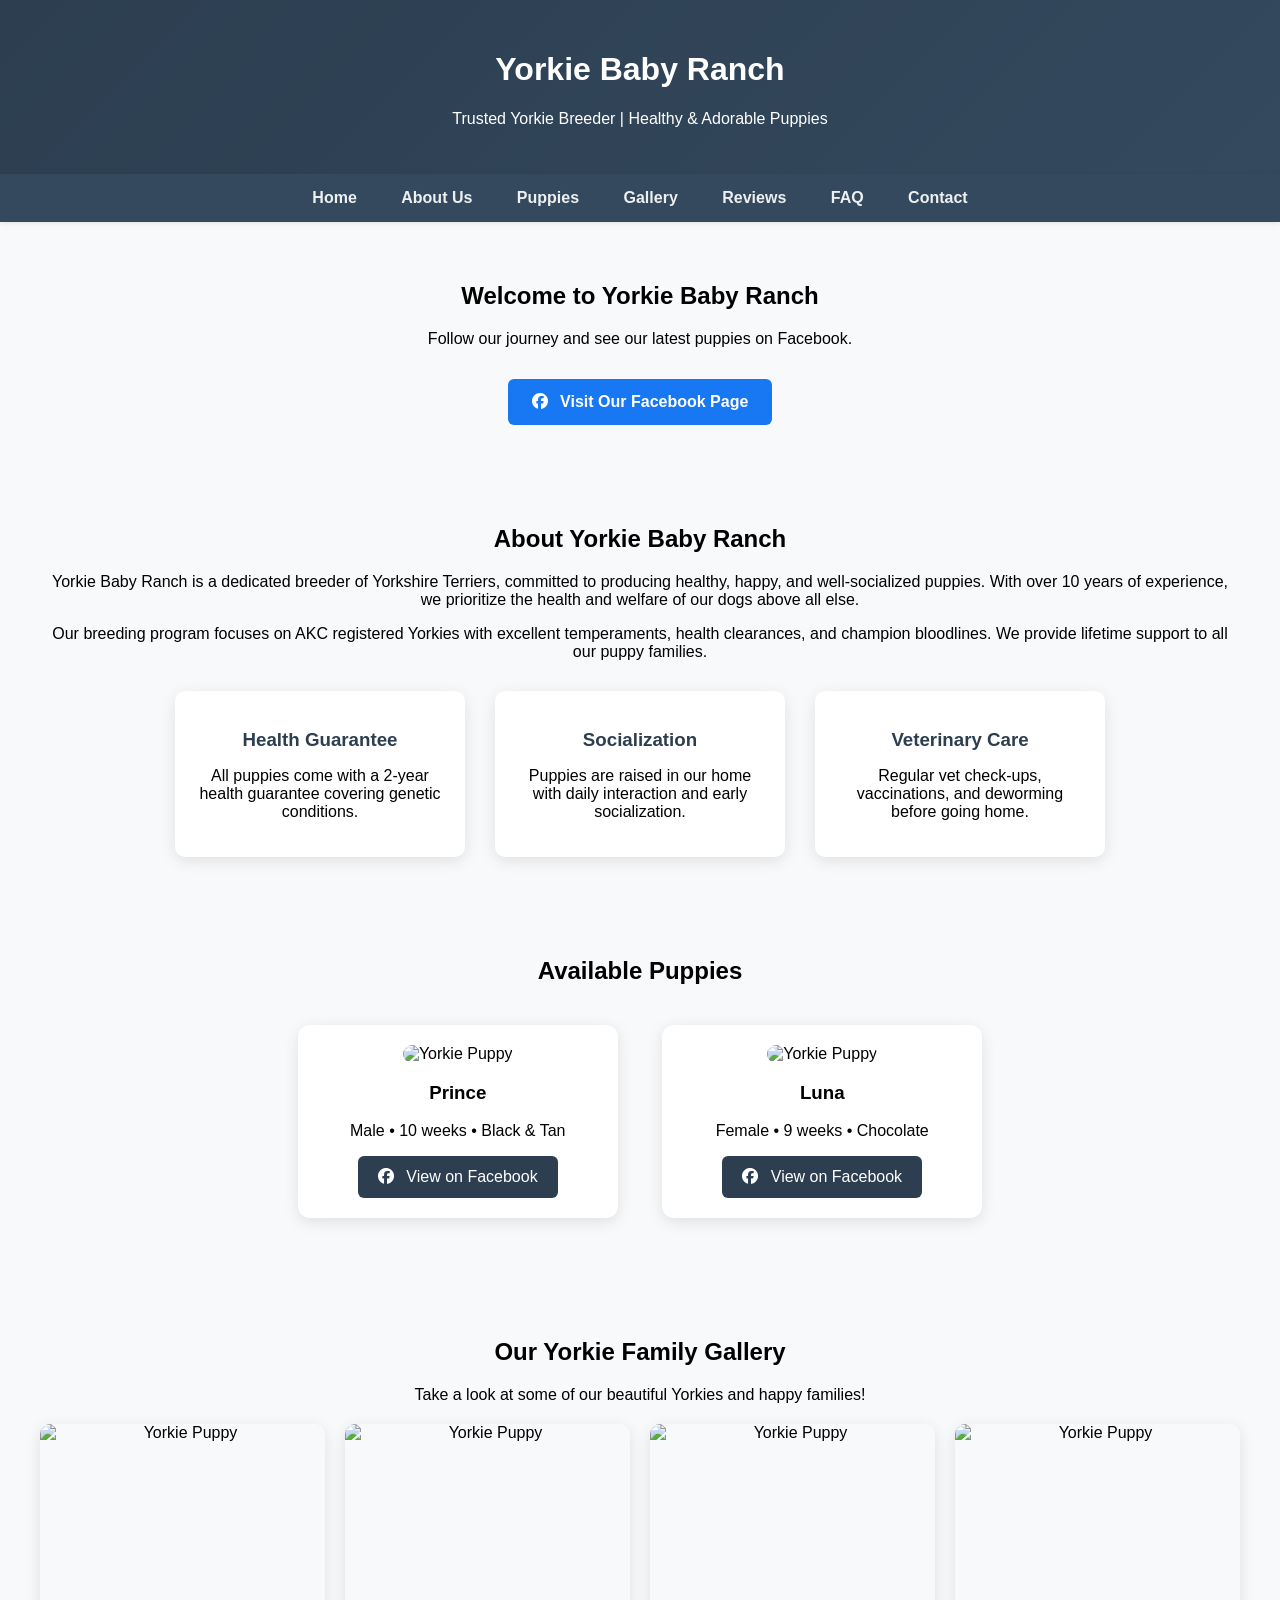
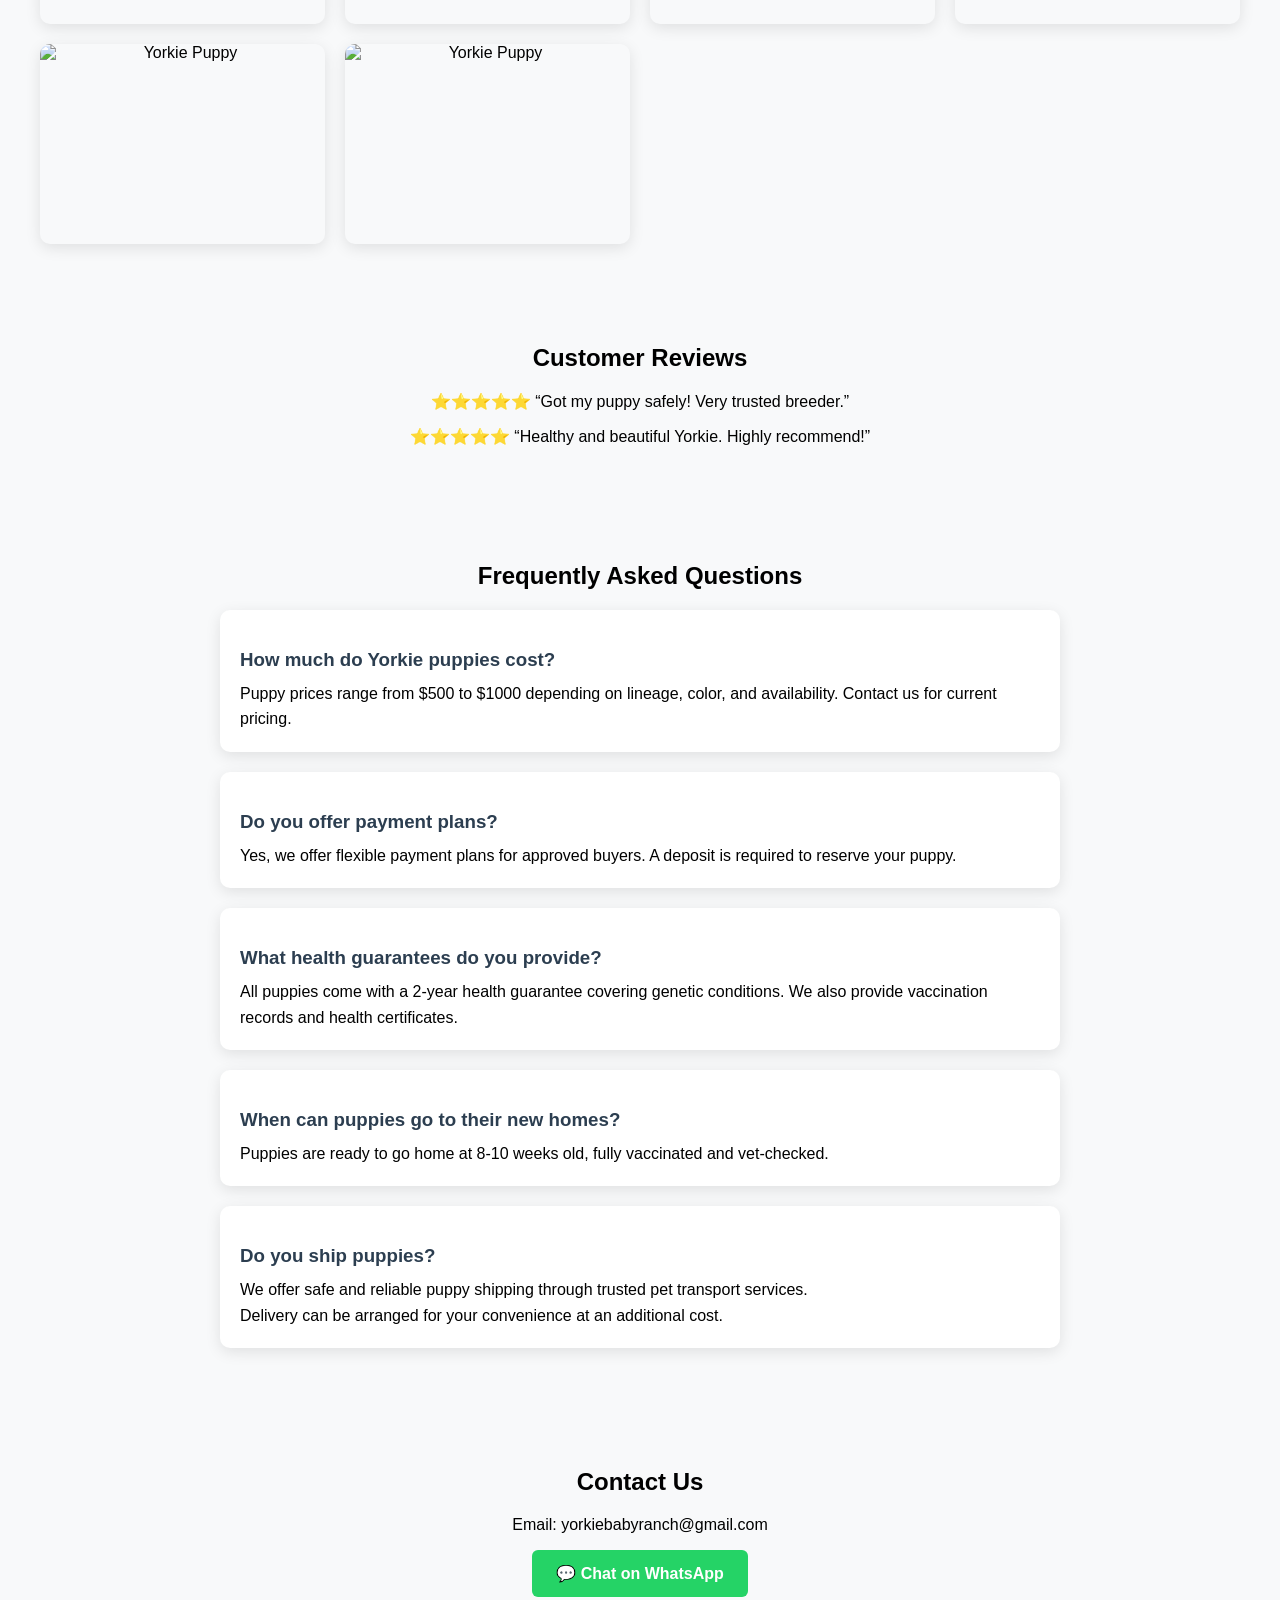
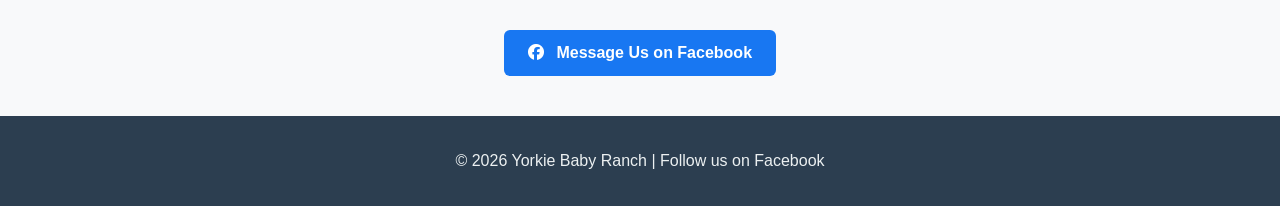
==== index.html @ 71de1472 "Add website files" ====
<!DOCTYPE html>
<html lang="en">
<head>
    <meta charset="UTF-8">
    <meta name="viewport" content="width=device-width, initial-scale=1.0">
    <title>Yorkie Baby Ranch</title>
    <link rel="stylesheet" href="styles.css">
    <link rel="stylesheet" href="https://cdnjs.cloudflare.com/ajax/libs/font-awesome/6.4.0/css/all.min.css">
</head>
<body>

<header>
    <h1> Yorkie Baby Ranch</h1>
    <p>Trusted Yorkie Breeder | Healthy & Adorable Puppies</p>
</header>

<nav>
    <a href="index.html">Home</a>
    <a href="about.html">About Us</a>
    <a href="puppies.html">Puppies</a>
    <a href="gallery.html">Gallery</a>
    <a href="reviews.html">Reviews</a>
    <a href="faq.html">FAQ</a>
    <a href="contact.html">Contact</a>
</nav>

<section id="home">
    <h2>Welcome to Yorkie Baby Ranch</h2>
    <p>Follow our journey and see our latest puppies on Facebook.</p>

    <!-- Facebook Button -->
    <a href="https://www.facebook.com/profile.php?id=61583773478694" target="_blank" class="fb-btn">
          <i class="fab fa-facebook"></i> Visit Our Facebook Page
    </a>
</section>

<section id="about">
    <h2>About Yorkie Baby Ranch</h2>
    <p>Yorkie Baby Ranch is a dedicated breeder of Yorkshire Terriers, committed to producing healthy, happy, and well-socialized puppies. With over 10 years of experience, we prioritize the health and welfare of our dogs above all else.</p>
    <p>Our breeding program focuses on AKC registered Yorkies with excellent temperaments, health clearances, and champion bloodlines. We provide lifetime support to all our puppy families.</p>
    <div class="about-features">
        <div class="feature">
            <h3>Health Guarantee</h3>
            <p>All puppies come with a 2-year health guarantee covering genetic conditions.</p>
        </div>
        <div class="feature">
            <h3>Socialization</h3>
            <p>Puppies are raised in our home with daily interaction and early socialization.</p>
        </div>
        <div class="feature">
            <h3>Veterinary Care</h3>
            <p>Regular vet check-ups, vaccinations, and deworming before going home.</p>
        </div>
    </div>
</section>

<section id="puppies">
    <h2>Available Puppies</h2>

    <div class="puppy-card">
        <img src="https://place-puppy.com/300x200" alt="Yorkie Puppy">
        <h3>Prince</h3>
        <p>Male • 10 weeks • Black & Tan</p>
        <a href="https://www.facebook.com/profile.php?id=61583773478694" target="_blank">
            <button><i class="fab fa-facebook"></i> View on Facebook</button>
        </a>
    </div>

    <div class="puppy-card">
        <img src="https://place-puppy.com/301x200" alt="Yorkie Puppy">
        <h3>Luna</h3>
        <p>Female • 9 weeks • Chocolate</p>
        <a href="https://www.facebook.com/profile.php?id=61583773478694" target="_blank">
            <button><i class="fab fa-facebook"></i> View on Facebook</button>
        </a>
    </div>

</section>

<section id="gallery">
    <h2>Our Yorkie Family Gallery</h2>
    <p>Take a look at some of our beautiful Yorkies and happy families!</p>
    <div class="gallery-grid">
        <img src="https://place-puppy.com/250x200?id=1" alt="Yorkie Puppy">
        <img src="https://place-puppy.com/250x200?id=2" alt="Yorkie Puppy">
        <img src="https://place-puppy.com/250x200?id=3" alt="Yorkie Puppy">
        <img src="https://place-puppy.com/250x200?id=4" alt="Yorkie Puppy">
        <img src="https://place-puppy.com/250x200?id=5" alt="Yorkie Puppy">
        <img src="https://place-puppy.com/250x200?id=6" alt="Yorkie Puppy">
    </div>
</section>

<section id="reviews">
    <h2>Customer Reviews</h2>
    <p>⭐⭐⭐⭐⭐ “Got my puppy safely! Very trusted breeder.”</p>
    <p>⭐⭐⭐⭐⭐ “Healthy and beautiful Yorkie. Highly recommend!”</p>
</section>
<section id="faq">
    <h2>Frequently Asked Questions</h2>
    <div class="faq-item">
        <h3>How much do Yorkie puppies cost?</h3>
        <p>Puppy prices range from $500 to $1000 depending on lineage, color, and availability. Contact us for current pricing.</p>
    </div>
    <div class="faq-item">
        <h3>Do you offer payment plans?</h3>
        <p>Yes, we offer flexible payment plans for approved buyers. A deposit is required to reserve your puppy.</p>
    </div>
    <div class="faq-item">
        <h3>What health guarantees do you provide?</h3>
        <p>All puppies come with a 2-year health guarantee covering genetic conditions. We also provide vaccination records and health certificates.</p>
    </div>
    <div class="faq-item">
        <h3>When can puppies go to their new homes?</h3>
        <p>Puppies are ready to go home at 8-10 weeks old, fully vaccinated and vet-checked.</p>
    </div>
    <div class="faq-item">
        <h3>Do you ship puppies?</h3>
        <p>We offer safe and reliable puppy shipping through trusted pet transport services.<br>Delivery can be arranged for your convenience at an additional cost.</p>
    </div>
</section>
<section id="contact">
    <h2>Contact Us</h2>
    
    <p>Email: yorkiebabyranch@gmail.com</p>

    <!-- WhatsApp Button -->
    <a href="https://wa.me/237XXXXXXXXX" target="_blank" class="whatsapp-btn">
        💬 Chat on WhatsApp
    </a>

    <br><br>

    <a href="https://m.me/61583773478694" target="_blank" class="fb-btn">
         <i class="fab fa-facebook"></i> Message Us on Facebook
    </a>
</section>

<footer>
    <p>© 2026 Yorkie Baby Ranch | Follow us on Facebook</p>
</footer>

</body>
</html>
---- styles.css ----
body {
    font-family: Arial, sans-serif;
    margin: 0;
    background: #f8f9fa;
}

header {
    background: linear-gradient(135deg, #2c3e50, #34495e);
    color: white;
    text-align: center;
    padding: 30px;
    box-shadow: 0 2px 10px rgba(0,0,0,0.1);
}

nav {
    background: #34495e;
    padding: 15px;
    text-align: center;
    box-shadow: 0 1px 5px rgba(0,0,0,0.1);
}

nav a {
    color: #ecf0f1;
    margin: 0 20px;
    text-decoration: none;
    font-weight: bold;
    transition: color 0.3s;
}

nav a:hover {
    color: #3498db;
}

section {
    padding: 40px 20px;
    text-align: center;
    max-width: 1200px;
    margin: 0 auto;
}

.puppy-card {
    background: white;
    padding: 20px;
    margin: 20px;
    display: inline-block;
    width: 280px;
    border-radius: 12px;
    box-shadow: 0 4px 15px rgba(0,0,0,0.1);
    transition: transform 0.3s, box-shadow 0.3s;
}

.puppy-card:hover {
    transform: translateY(-5px);
    box-shadow: 0 8px 25px rgba(0,0,0,0.15);
}

.puppy-card img {
    width: 100%;
    border-radius: 10px;
}

button {
    background: #2c3e50;
    color: white;
    padding: 12px 20px;
    border: none;
    border-radius: 6px;
    cursor: pointer;
    font-size: 16px;
    transition: background 0.3s;
}

button:hover {
    background: #1a252f;
}

/* Facebook Button */
.fb-btn {
    display: inline-block;
    padding: 14px 24px;
    background: #1877f2;
    color: white;
    text-decoration: none;
    border-radius: 6px;
    margin-top: 15px;
    font-weight: bold;
    transition: background 0.3s;
}

.fb-btn:hover {
    background: #166fe5;
}

/* Facebook Icon Styling */
.fb-btn i, button i {
    margin-right: 8px;
}

/* WhatsApp Button */
.whatsapp-btn {
    display: inline-block;
    padding: 14px 24px;
    background: #25d366;
    color: white;
    text-decoration: none;
    border-radius: 6px;
    font-weight: bold;
    transition: background 0.3s;
}

.whatsapp-btn:hover {
    background: #20c157;
}

footer {
    background: #2c3e50;
    color: #ecf0f1;
    padding: 20px;
    text-align: center;
}

/* About Us Section */
.about-features {
    display: flex;
    justify-content: center;
    gap: 30px;
    margin-top: 30px;
    flex-wrap: wrap;
}

.feature {
    background: white;
    padding: 20px;
    border-radius: 10px;
    box-shadow: 0 4px 15px rgba(0,0,0,0.1);
    width: 250px;
    text-align: center;
}

.feature h3 {
    color: #2c3e50;
    margin-bottom: 10px;
}

/* Gallery Section */
.gallery-grid {
    display: grid;
    grid-template-columns: repeat(auto-fit, minmax(250px, 1fr));
    gap: 20px;
    margin-top: 20px;
}

.gallery-grid img {
    width: 100%;
    height: 200px;
    object-fit: cover;
    border-radius: 10px;
    box-shadow: 0 4px 15px rgba(0,0,0,0.1);
    transition: transform 0.3s;
}

.gallery-grid img:hover {
    transform: scale(1.05);
}

/* FAQ Section */
.faq-item {
    background: white;
    margin: 20px auto;
    padding: 20px;
    border-radius: 10px;
    box-shadow: 0 4px 15px rgba(0,0,0,0.1);
    max-width: 800px;
    text-align: left;
}

.faq-item h3 {
    color: #2c3e50;
    margin-bottom: 10px;
    cursor: pointer;
}

.faq-item p {
    margin: 0;
    line-height: 1.6;
}
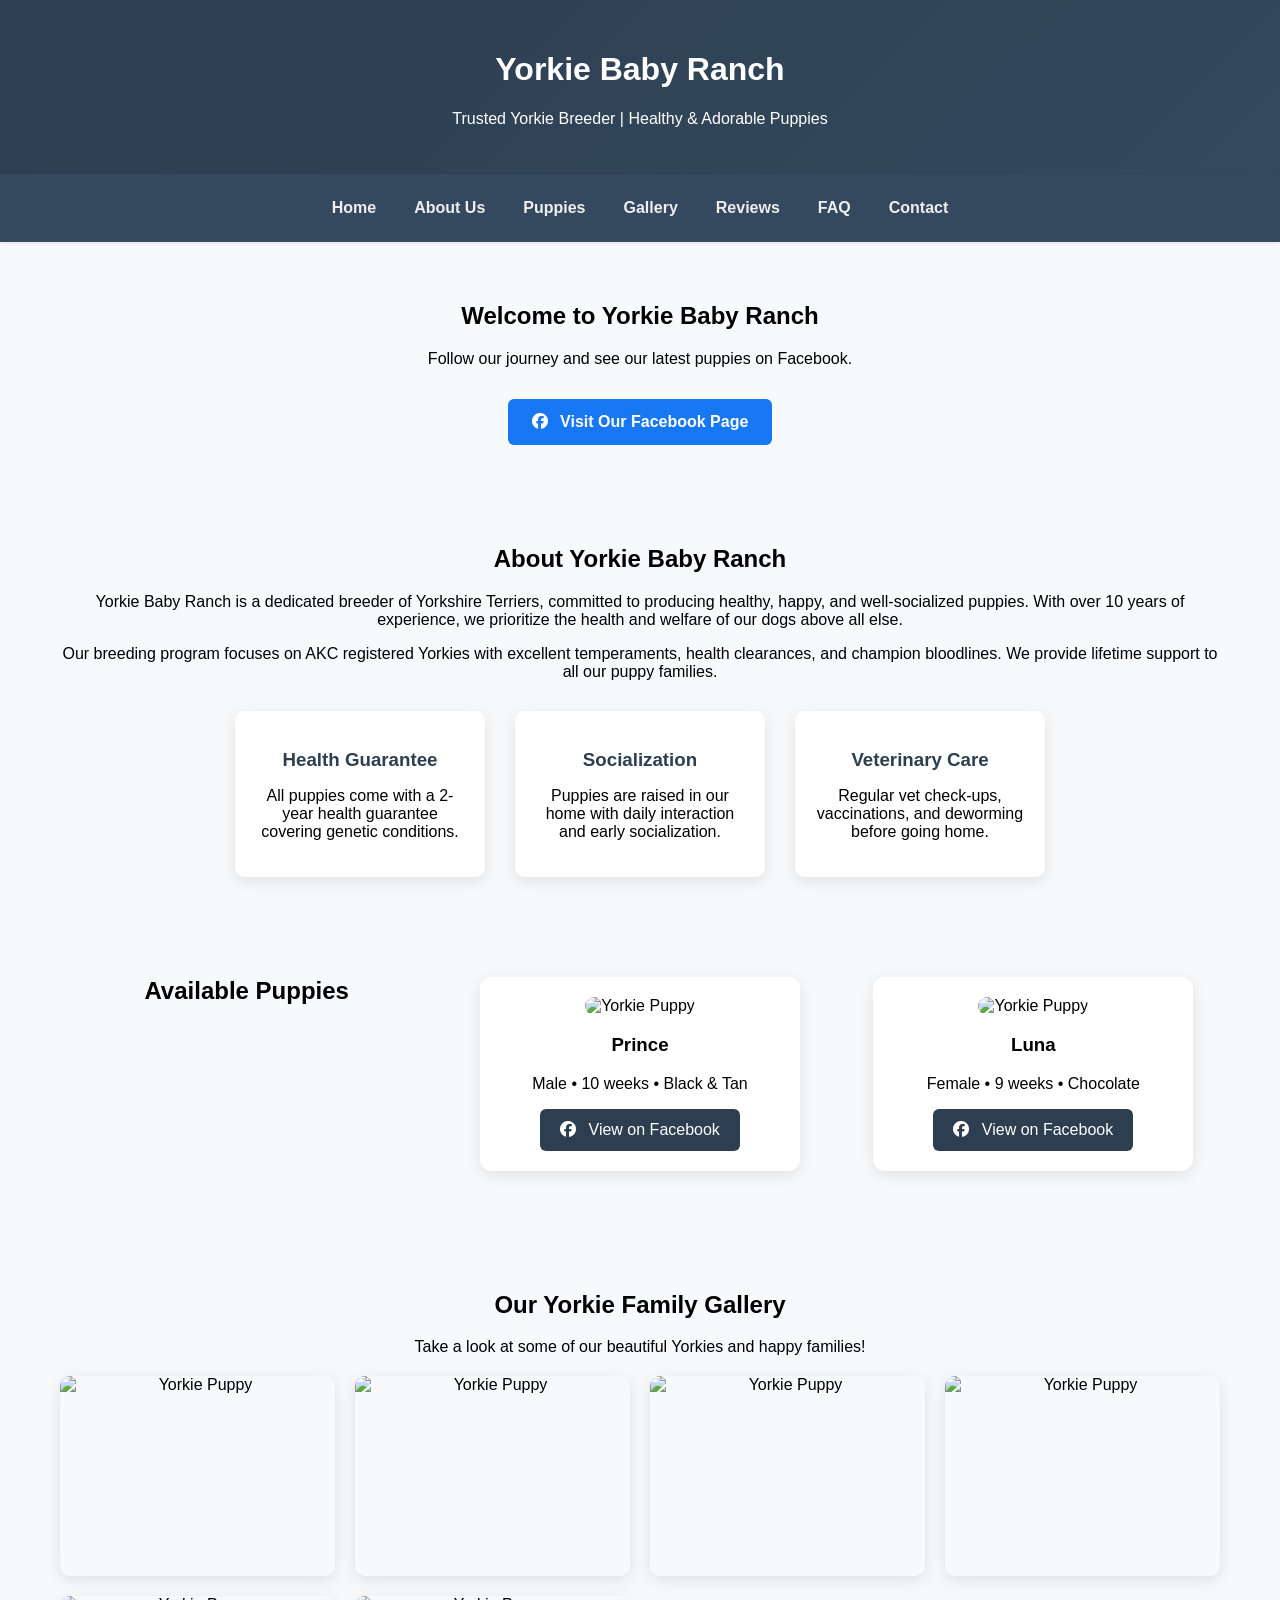
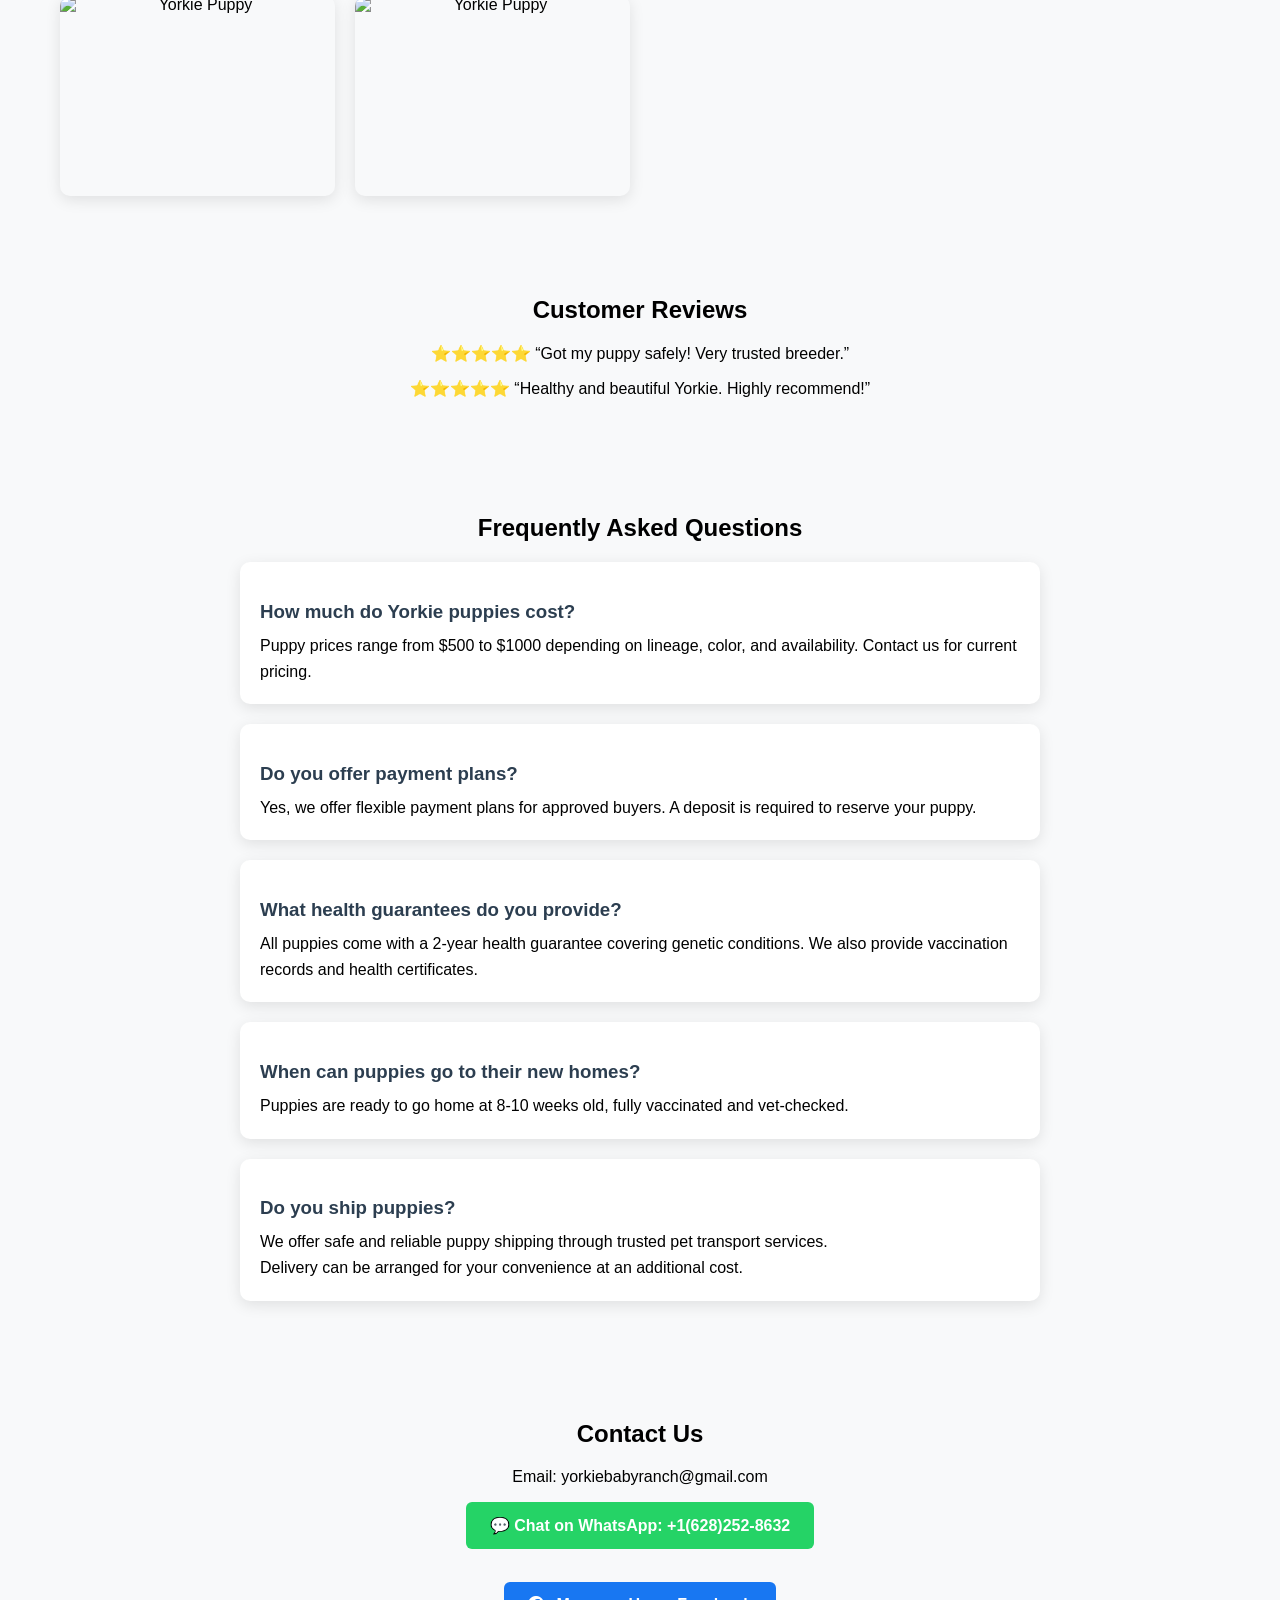
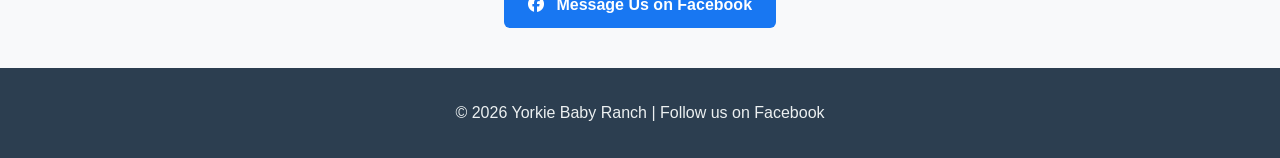
==== commit c858162b: "Deploy responsive Yorkie Baby Ranch site for GitHub Pages" ====
--- a/index.html
+++ b/index.html
@@ -124,8 +124,8 @@
     <p>Email: yorkiebabyranch@gmail.com</p>
 
     <!-- WhatsApp Button -->
-    <a href="https://wa.me/237XXXXXXXXX" target="_blank" class="whatsapp-btn">
-        💬 Chat on WhatsApp
+    <a href="https://wa.me/16282528632" target="_blank" class="whatsapp-btn">
+        💬 Chat on WhatsApp: +1(628)252-8632
     </a>
 
     <br><br>
--- a/styles.css
+++ b/styles.css
@@ -1,3 +1,7 @@
+* {
+    box-sizing: border-box;
+}
+
 body {
     font-family: Arial, sans-serif;
     margin: 0;
@@ -15,20 +19,26 @@
 nav {
     background: #34495e;
     padding: 15px;
-    text-align: center;
+    display: flex;
+    flex-wrap: wrap;
+    justify-content: center;
+    gap: 10px;
     box-shadow: 0 1px 5px rgba(0,0,0,0.1);
 }
 
 nav a {
     color: #ecf0f1;
-    margin: 0 20px;
+    margin: 0;
+    padding: 10px 14px;
     text-decoration: none;
     font-weight: bold;
-    transition: color 0.3s;
+    transition: color 0.3s, background 0.3s;
+    border-radius: 6px;
 }
 
 nav a:hover {
-    color: #3498db;
+    color: #fff;
+    background: rgba(255,255,255,0.08);
 }
 
 section {
@@ -41,9 +51,9 @@
 .puppy-card {
     background: white;
     padding: 20px;
-    margin: 20px;
-    display: inline-block;
-    width: 280px;
+    margin: 20px auto;
+    max-width: 320px;
+    width: 100%;
     border-radius: 12px;
     box-shadow: 0 4px 15px rgba(0,0,0,0.1);
     transition: transform 0.3s, box-shadow 0.3s;
@@ -56,7 +66,15 @@
 
 .puppy-card img {
     width: 100%;
-    border-radius: 10px;
+    height: auto;
+    border-radius: 10px;
+}
+
+#puppies {
+    display: grid;
+    grid-template-columns: repeat(auto-fit, minmax(280px, 1fr));
+    gap: 20px;
+    justify-items: center;
 }
 
 button {
@@ -183,4 +201,46 @@
 .faq-item p {
     margin: 0;
     line-height: 1.6;
-}+}
+
+@media screen and (max-width: 800px) {
+    section {
+        padding: 30px 16px;
+    }
+
+    .about-features {
+        gap: 20px;
+    }
+
+    .feature {
+        width: 100%;
+        max-width: 360px;
+    }
+}
+
+@media screen and (max-width: 600px) {
+    header {
+        padding: 24px 16px;
+    }
+
+    nav {
+        padding: 12px;
+    }
+
+    nav a {
+        width: 100%;
+        text-align: center;
+        margin: 0;
+    }
+
+    .fb-btn,
+    .whatsapp-btn,
+    button {
+        width: 100%;
+        max-width: 360px;
+    }
+
+    .gallery-grid img {
+        height: auto;
+    }
+}
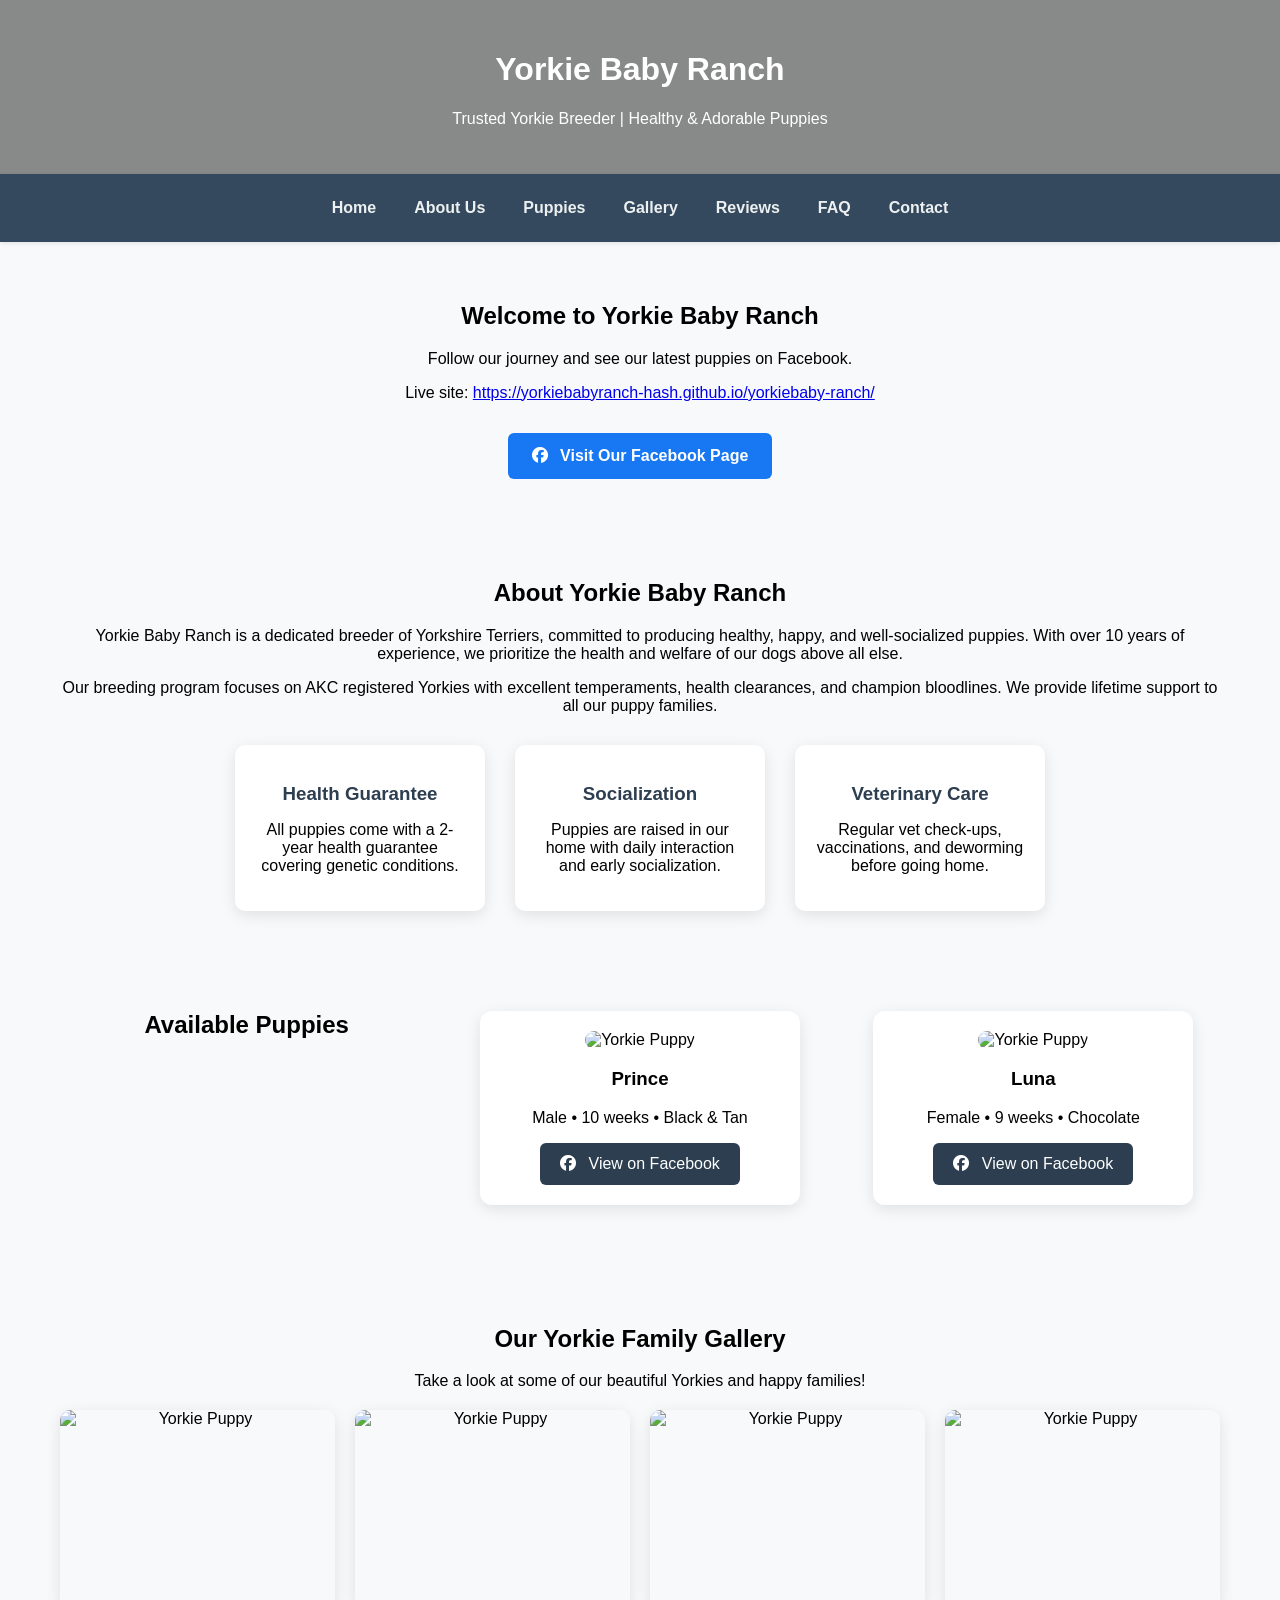
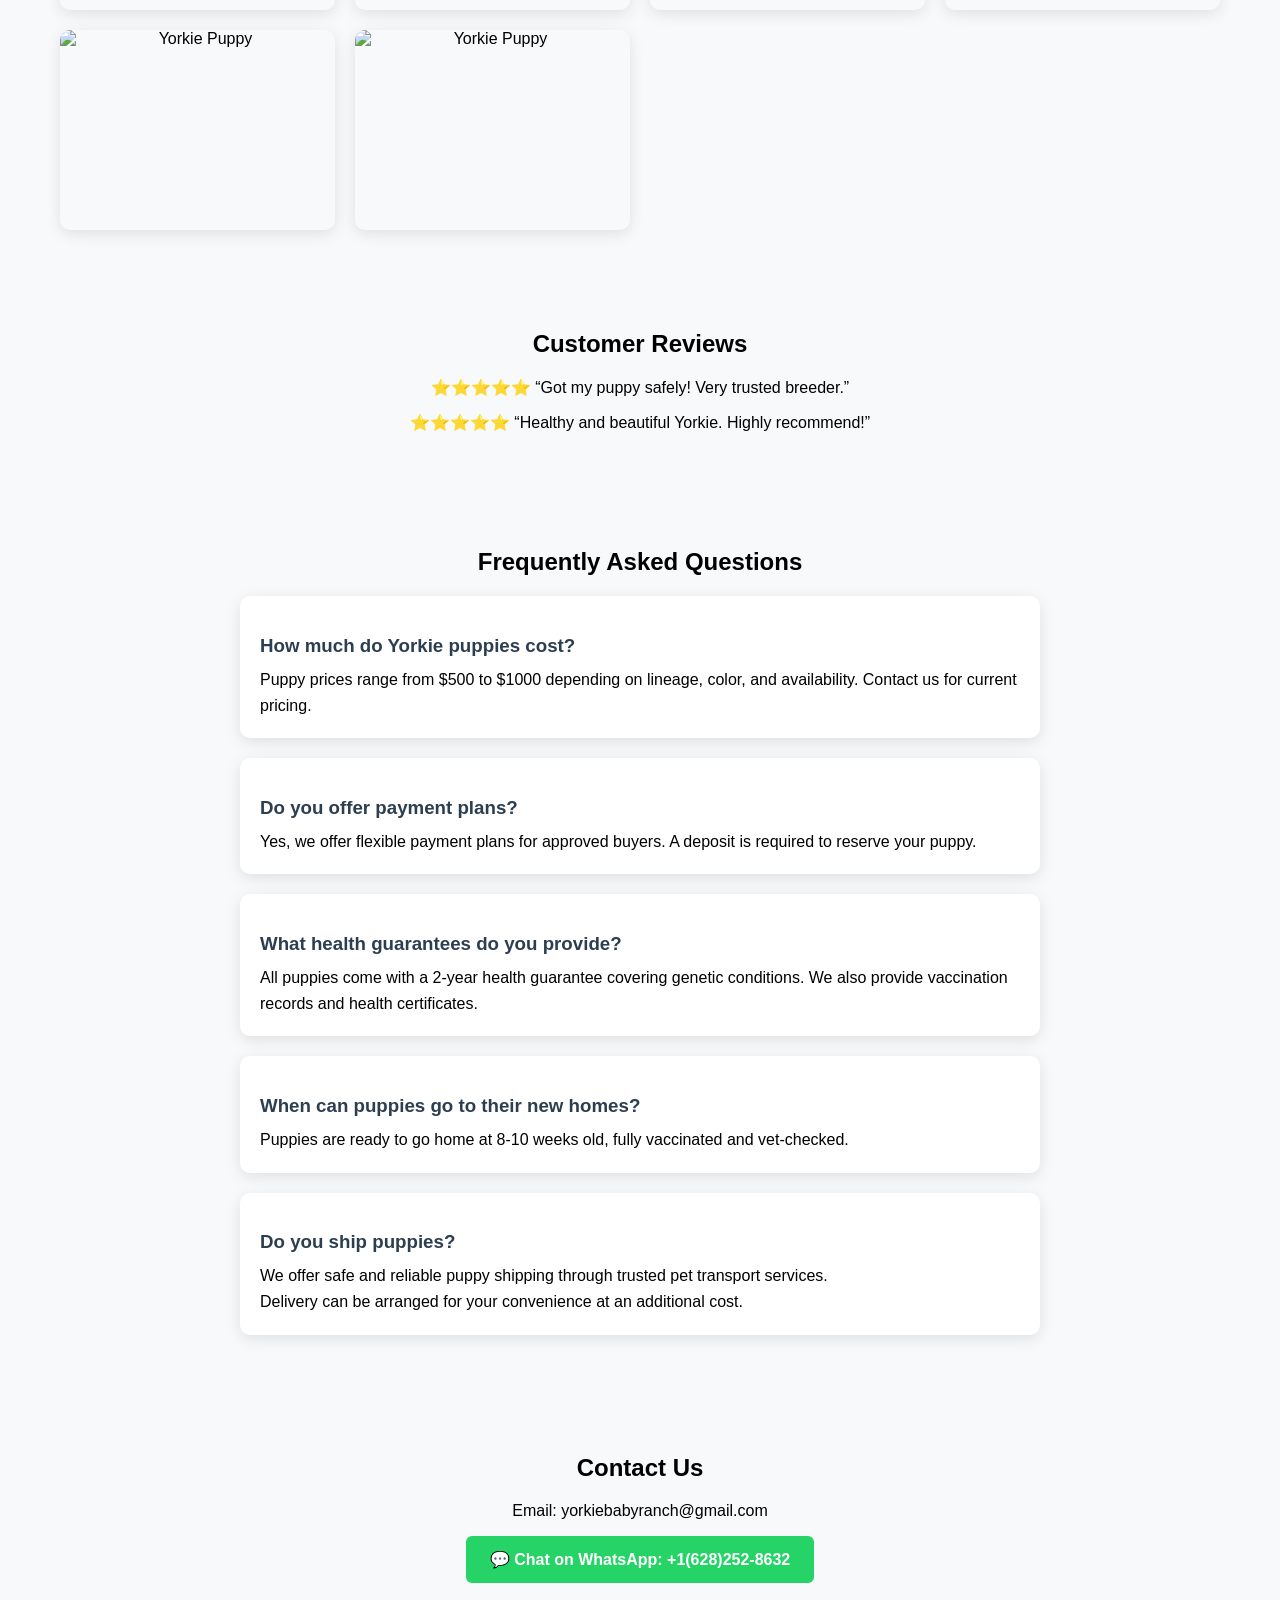
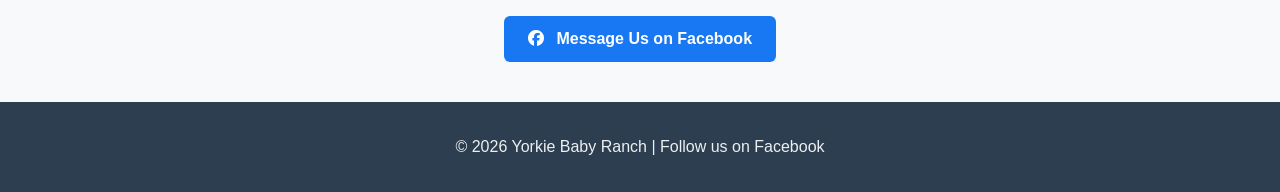
==== commit 688661f9: "Save website updates and Facebook cover header change" ====
--- a/index.html
+++ b/index.html
@@ -27,6 +27,7 @@
 <section id="home">
     <h2>Welcome to Yorkie Baby Ranch</h2>
     <p>Follow our journey and see our latest puppies on Facebook.</p>
+    <p>Live site: <a href="https://yorkiebabyranch-hash.github.io/yorkiebaby-ranch/" target="_blank" rel="noopener">https://yorkiebabyranch-hash.github.io/yorkiebaby-ranch/</a></p>
 
     <!-- Facebook Button -->
     <a href="https://www.facebook.com/profile.php?id=61583773478694" target="_blank" class="fb-btn">
@@ -124,6 +125,7 @@
     <p>Email: yorkiebabyranch@gmail.com</p>
 
     <!-- WhatsApp Button -->
+
     <a href="https://wa.me/16282528632" target="_blank" class="whatsapp-btn">
         💬 Chat on WhatsApp: +1(628)252-8632
     </a>
--- a/styles.css
+++ b/styles.css
@@ -9,7 +9,8 @@
 }
 
 header {
-    background: linear-gradient(135deg, #2c3e50, #34495e);
+    background: linear-gradient(rgba(0, 0, 0, 0.45), rgba(0, 0, 0, 0.45)),
+        url("https://z-p3-scontent.fnsi1-2.fna.fbcdn.net/v/t39.30808-6/670873869_122136327033125782_8409256288615833771_n.jpg?_nc_cat=107&ccb=1-7&_nc_sid=1d70fc&_nc_eui2=AeGzeCw_xVD_iV5mPrfv8ziNXOa62YN59mRc5rrZg3n2ZF6ga6qUtUmJgpWzisYHIt_cWrewuO-vFlu_Sgz49789&_nc_ohc=8mwG4J5mkR8Q7kNvwEglhsh&_nc_oc=AdoZ19sQRMNyq1qW8z3UqIRR4RxNQGg51HWqbLZ0p6u7XhHrFl3GPQxlN7AWBwWVc7c&_nc_zt=23&_nc_ht=z-p3-scontent.fnsi1-2.fna&_nc_gid=QmKd2Ry_24vQEkZ3Y8nY7A&_nc_ss=7a3a8&oh=00_Af3OB4G9SwE7bScErHImPdX5QJgXYyYeOGUoJPzzsZlWYg&oe=69E7460D") center/cover no-repeat;
     color: white;
     text-align: center;
     padding: 30px;
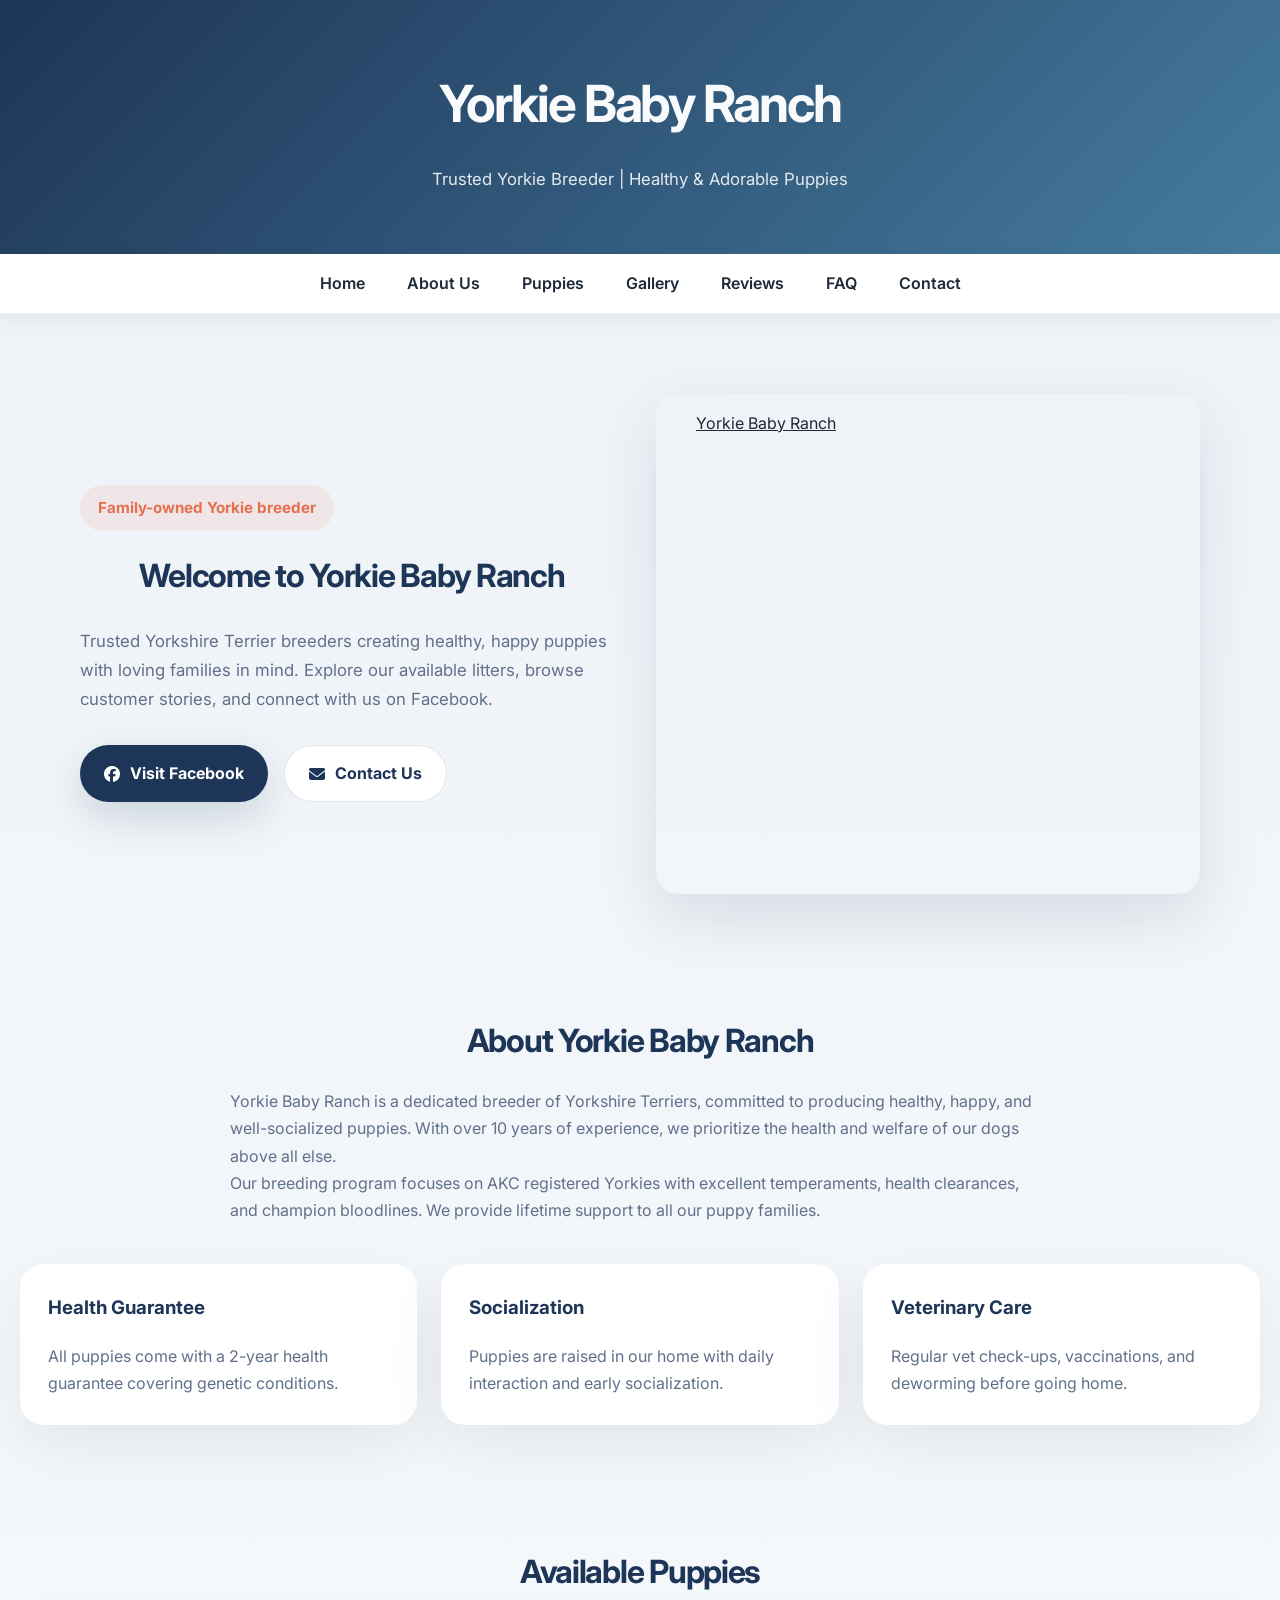
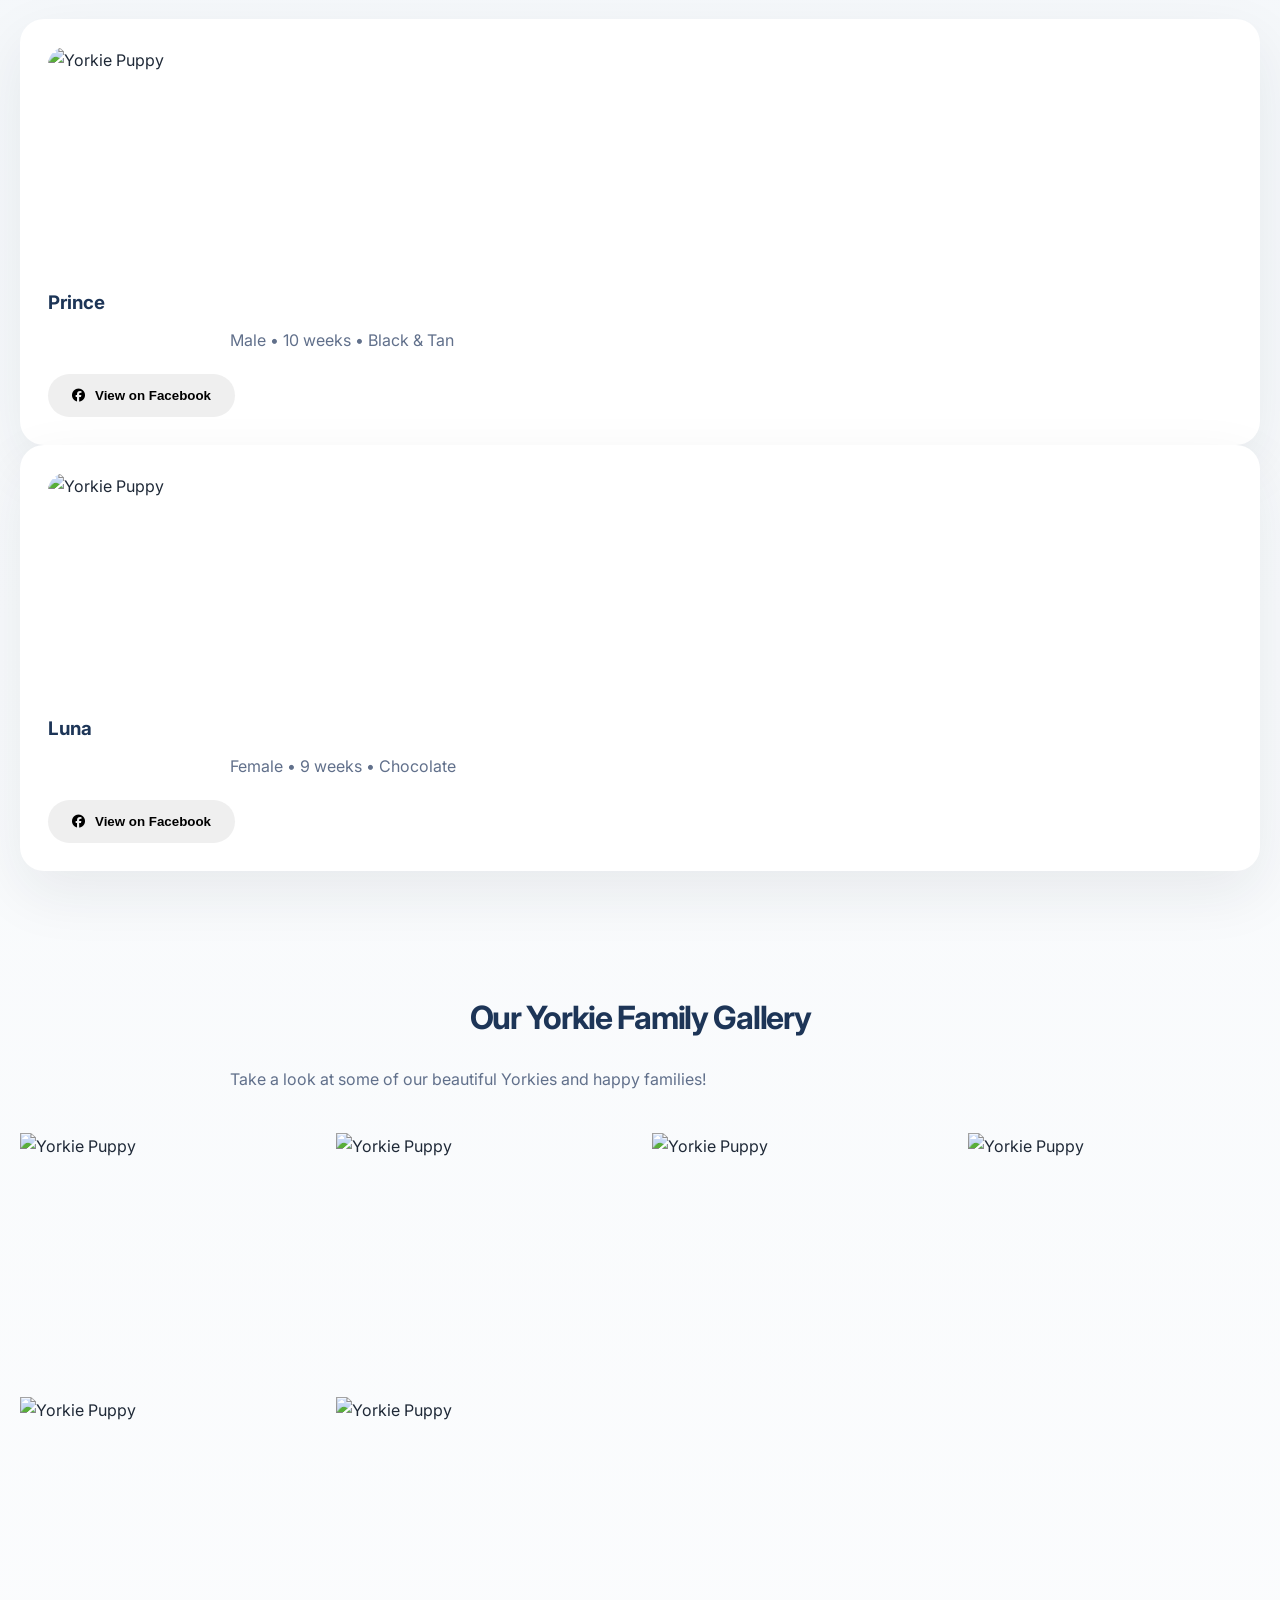
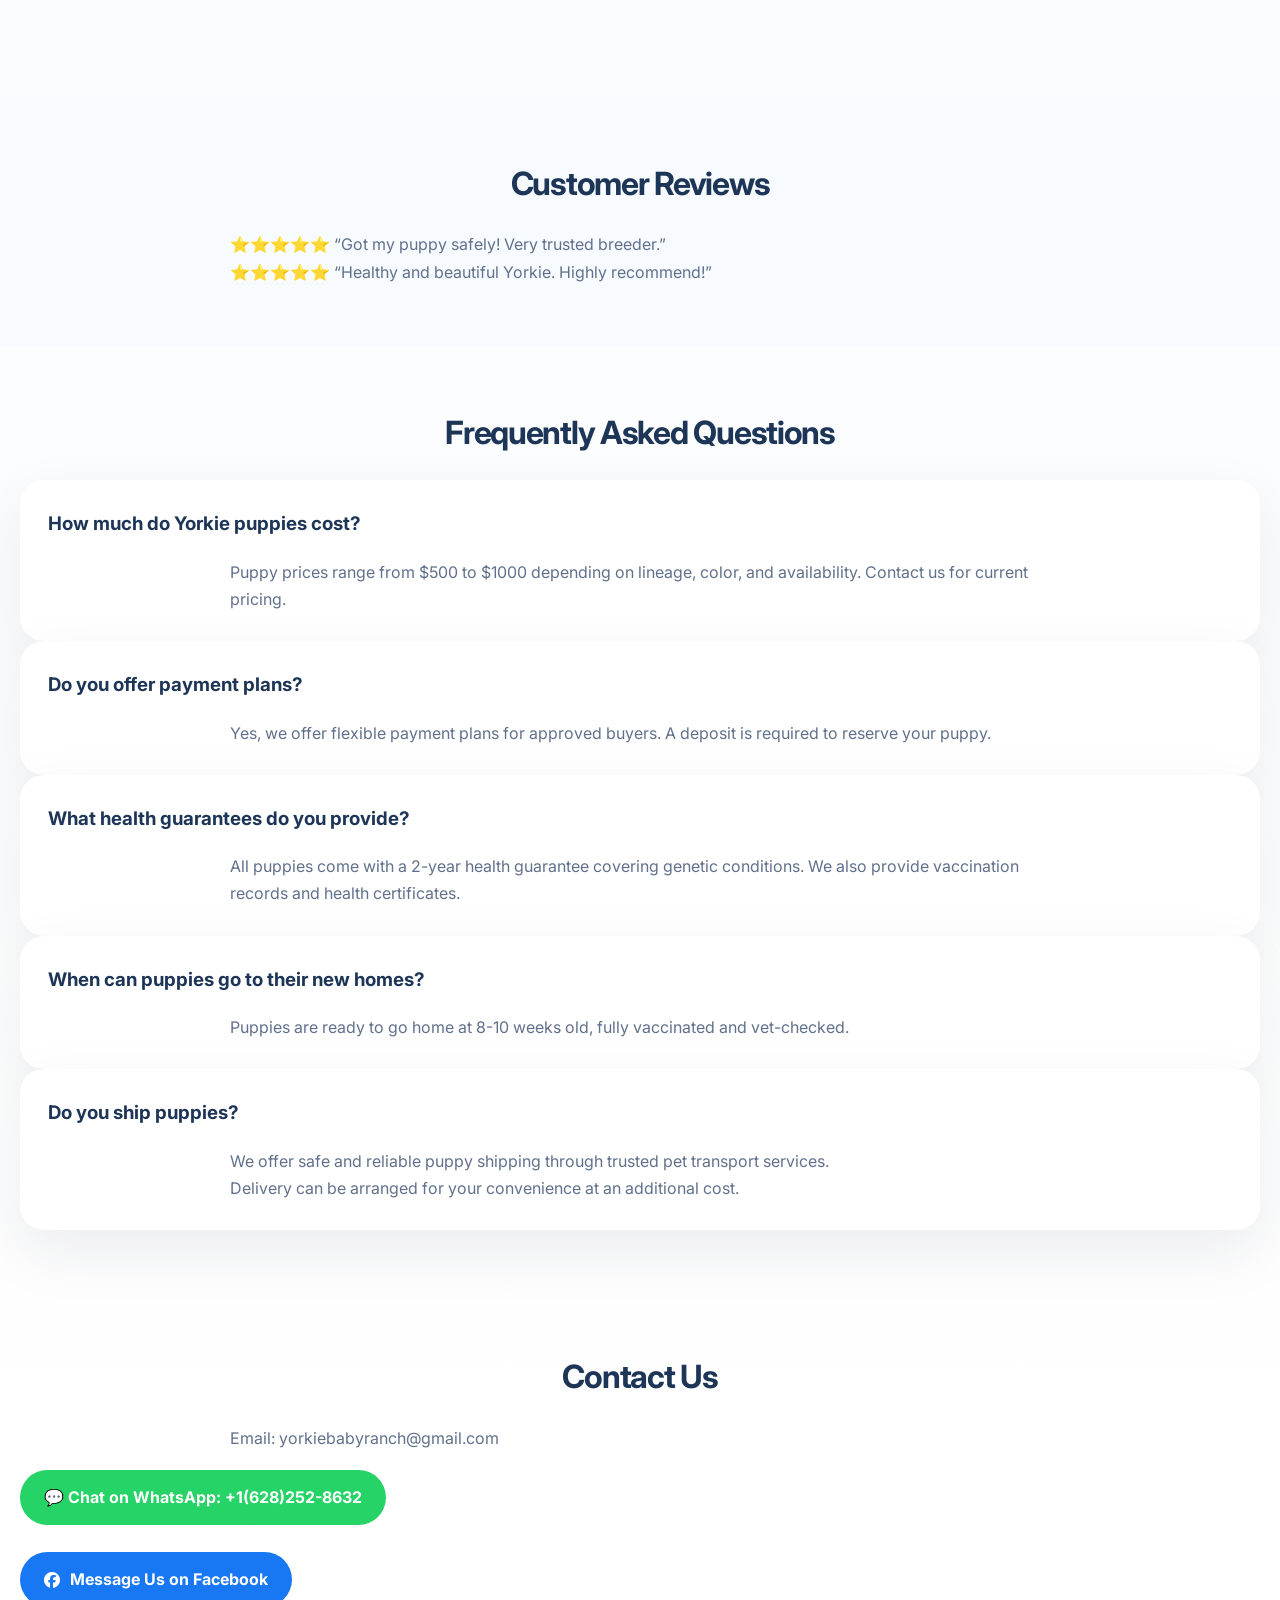
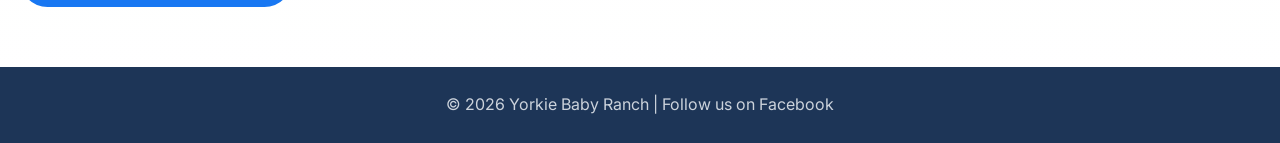
==== commit a447fa4e: "Save puppies page changes with new profiles" ====
--- a/index.html
+++ b/index.html
@@ -6,7 +6,7 @@
     <title>Yorkie Baby Ranch</title>
     <link rel="stylesheet" href="styles.css">
     <link rel="stylesheet" href="https://cdnjs.cloudflare.com/ajax/libs/font-awesome/6.4.0/css/all.min.css">
-</head>
+    <script async defer crossorigin="anonymous" src="https://connect.facebook.net/en_US/sdk.js#xfbml=1&version=v18.0"></script></head>
 <body>
 
 <header>
@@ -15,24 +15,34 @@
 </header>
 
 <nav>
-    <a href="index.html">Home</a>
-    <a href="about.html">About Us</a>
-    <a href="puppies.html">Puppies</a>
-    <a href="gallery.html">Gallery</a>
-    <a href="reviews.html">Reviews</a>
-    <a href="faq.html">FAQ</a>
-    <a href="contact.html">Contact</a>
+    <div class="nav-container">
+        <a href="index.html">Home</a>
+        <a href="about.html">About Us</a>
+        <a href="puppies.html">Puppies</a>
+        <a href="gallery.html">Gallery</a>
+        <a href="reviews.html">Reviews</a>
+        <a href="faq.html">FAQ</a>
+        <a href="contact.html">Contact</a>
+    </div>
 </nav>
 
 <section id="home">
-    <h2>Welcome to Yorkie Baby Ranch</h2>
-    <p>Follow our journey and see our latest puppies on Facebook.</p>
-    <p>Live site: <a href="https://yorkiebabyranch-hash.github.io/yorkiebaby-ranch/" target="_blank" rel="noopener">https://yorkiebabyranch-hash.github.io/yorkiebaby-ranch/</a></p>
-
-    <!-- Facebook Button -->
-    <a href="https://www.facebook.com/profile.php?id=61583773478694" target="_blank" class="fb-btn">
-          <i class="fab fa-facebook"></i> Visit Our Facebook Page
-    </a>
+    <div class="section-inner">
+        <div class="hero-grid">
+            <div class="hero-copy">
+                <span class="section-highlight">Family-owned Yorkie breeder</span>
+                <h2>Welcome to Yorkie Baby Ranch</h2>
+                <p>Trusted Yorkshire Terrier breeders creating healthy, happy puppies with loving families in mind. Explore our available litters, browse customer stories, and connect with us on Facebook.</p>
+                <div class="cta-group">
+                    <a href="https://www.facebook.com/profile.php?id=61583773478694" target="_blank" class="btn btn-primary"><i class="fab fa-facebook"></i>Visit Facebook</a>
+                    <a href="contact.html" class="btn btn-secondary"><i class="fas fa-envelope"></i>Contact Us</a>
+                </div>
+            </div>
+            <div class="hero-media">
+                <div class="fb-page" data-href="https://www.facebook.com/profile.php?id=61583773478694" data-tabs="timeline" data-width="500" data-height="600" data-small-header="false" data-adapt-container-width="true" data-hide-cover="false" data-show-facepile="true"><blockquote cite="https://www.facebook.com/profile.php?id=61583773478694" class="fb-xfbml-parse-ignore"><a href="https://www.facebook.com/profile.php?id=61583773478694">Yorkie Baby Ranch</a></blockquote></div>
+            </div>
+        </div>
+    </div>
 </section>
 
 <section id="about">
@@ -125,7 +135,6 @@
     <p>Email: yorkiebabyranch@gmail.com</p>
 
     <!-- WhatsApp Button -->
-
     <a href="https://wa.me/16282528632" target="_blank" class="whatsapp-btn">
         💬 Chat on WhatsApp: +1(628)252-8632
     </a>
--- a/styles.css
+++ b/styles.css
@@ -1,247 +1,334 @@
+@import url('https://fonts.googleapis.com/css2?family=Inter:wght@400;500;600;700;800&display=swap');
+
+:root {
+    --bg: #f4f7fb;
+    --surface: #ffffff;
+    --surface-strong: #f7fafc;
+    --primary: #1d3557;
+    --primary-soft: #4a78a7;
+    --accent: #e76f51;
+    --accent-soft: #f1b24a;
+    --text: #1f2937;
+    --muted: #61708b;
+    --border: rgba(31, 41, 55, 0.08);
+}
+
 * {
     box-sizing: border-box;
 }
 
 body {
-    font-family: Arial, sans-serif;
     margin: 0;
-    background: #f8f9fa;
+    font-family: 'Inter', system-ui, -apple-system, BlinkMacSystemFont, 'Segoe UI', sans-serif;
+    background: linear-gradient(180deg, #edf2f7 0%, #f8fafc 45%, #ffffff 100%);
+    color: var(--text);
+    line-height: 1.7;
+}
+
+img {
+    max-width: 100%;
+    display: block;
+}
+
+a {
+    color: inherit;
 }
 
 header {
-    background: linear-gradient(rgba(0, 0, 0, 0.45), rgba(0, 0, 0, 0.45)),
-        url("https://z-p3-scontent.fnsi1-2.fna.fbcdn.net/v/t39.30808-6/670873869_122136327033125782_8409256288615833771_n.jpg?_nc_cat=107&ccb=1-7&_nc_sid=1d70fc&_nc_eui2=AeGzeCw_xVD_iV5mPrfv8ziNXOa62YN59mRc5rrZg3n2ZF6ga6qUtUmJgpWzisYHIt_cWrewuO-vFlu_Sgz49789&_nc_ohc=8mwG4J5mkR8Q7kNvwEglhsh&_nc_oc=AdoZ19sQRMNyq1qW8z3UqIRR4RxNQGg51HWqbLZ0p6u7XhHrFl3GPQxlN7AWBwWVc7c&_nc_zt=23&_nc_ht=z-p3-scontent.fnsi1-2.fna&_nc_gid=QmKd2Ry_24vQEkZ3Y8nY7A&_nc_ss=7a3a8&oh=00_Af3OB4G9SwE7bScErHImPdX5QJgXYyYeOGUoJPzzsZlWYg&oe=69E7460D") center/cover no-repeat;
-    color: white;
+    background: linear-gradient(135deg, #1d3557 0%, #457b9d 100%);
+    color: #f8fafc;
     text-align: center;
-    padding: 30px;
-    box-shadow: 0 2px 10px rgba(0,0,0,0.1);
+    padding: 60px 20px;
+}
+
+header h1 {
+    margin: 0;
+    font-size: clamp(2.5rem, 4vw, 4rem);
+    letter-spacing: -0.04em;
+}
+
+header p {
+    margin: 18px auto 0;
+    max-width: 720px;
+    font-size: 1.05rem;
+    color: rgba(248, 250, 252, 0.9);
 }
 
 nav {
-    background: #34495e;
-    padding: 15px;
+    background: #ffffff;
+    border-bottom: 1px solid var(--border);
+    position: sticky;
+    top: 0;
+    z-index: 10;
+    box-shadow: 0 6px 20px rgba(31, 41, 55, 0.06);
+}
+
+nav .nav-container {
+    max-width: 1200px;
+    margin: 0 auto;
+    padding: 0 20px;
     display: flex;
     flex-wrap: wrap;
     justify-content: center;
+    gap: 18px;
+}
+
+nav a {
+    color: var(--text);
+    text-decoration: none;
+    padding: 16px 12px;
+    font-weight: 600;
+    transition: color 0.25s ease, transform 0.25s ease;
+}
+
+nav a:hover {
+    color: var(--primary);
+    transform: translateY(-1px);
+}
+
+section {
+    padding: 60px 20px;
+}
+
+section .section-inner {
+    max-width: 1120px;
+    margin: 0 auto;
+}
+
+section h2 {
+    margin: 0 auto 20px;
+    font-size: clamp(2rem, 2.5vw, 2.75rem);
+    letter-spacing: -0.04em;
+    text-align: center;
+    color: var(--primary);
+}
+
+section p {
+    margin: 0 auto;
+    max-width: 820px;
+    color: var(--muted);
+}
+
+#home {
+    padding-top: 40px;
+}
+
+#home .hero-grid {
+    display: grid;
+    grid-template-columns: repeat(2, minmax(0, 1fr));
+    gap: 32px;
+    align-items: center;
+    margin-top: 40px;
+}
+
+#home .hero-copy {
+    text-align: left;
+}
+
+#home .hero-copy p {
+    margin-top: 24px;
+    font-size: 1.05rem;
+}
+
+.cta-group {
+    display: flex;
+    flex-wrap: wrap;
+    gap: 16px;
+    margin-top: 32px;
+}
+
+.btn,
+button,
+.fb-btn,
+.whatsapp-btn {
+    display: inline-flex;
+    align-items: center;
+    justify-content: center;
     gap: 10px;
-    box-shadow: 0 1px 5px rgba(0,0,0,0.1);
-}
-
-nav a {
-    color: #ecf0f1;
-    margin: 0;
-    padding: 10px 14px;
+    border: none;
+    border-radius: 999px;
+    padding: 14px 24px;
+    font-weight: 700;
+    cursor: pointer;
+    transition: transform 0.25s ease, box-shadow 0.25s ease, background 0.25s ease;
     text-decoration: none;
-    font-weight: bold;
-    transition: color 0.3s, background 0.3s;
-    border-radius: 6px;
-}
-
-nav a:hover {
-    color: #fff;
-    background: rgba(255,255,255,0.08);
-}
-
-section {
-    padding: 40px 20px;
-    text-align: center;
-    max-width: 1200px;
-    margin: 0 auto;
-}
-
-.puppy-card {
-    background: white;
-    padding: 20px;
-    margin: 20px auto;
-    max-width: 320px;
-    width: 100%;
-    border-radius: 12px;
-    box-shadow: 0 4px 15px rgba(0,0,0,0.1);
-    transition: transform 0.3s, box-shadow 0.3s;
-}
-
-.puppy-card:hover {
-    transform: translateY(-5px);
-    box-shadow: 0 8px 25px rgba(0,0,0,0.15);
-}
-
-.puppy-card img {
-    width: 100%;
-    height: auto;
-    border-radius: 10px;
-}
-
-#puppies {
-    display: grid;
-    grid-template-columns: repeat(auto-fit, minmax(280px, 1fr));
-    gap: 20px;
-    justify-items: center;
-}
-
-button {
-    background: #2c3e50;
-    color: white;
-    padding: 12px 20px;
-    border: none;
-    border-radius: 6px;
-    cursor: pointer;
-    font-size: 16px;
-    transition: background 0.3s;
-}
-
-button:hover {
-    background: #1a252f;
-}
-
-/* Facebook Button */
+}
+
+.btn-primary {
+    background: var(--primary);
+    color: #ffffff;
+    box-shadow: 0 14px 40px rgba(29, 53, 87, 0.18);
+}
+
+.btn-primary:hover {
+    transform: translateY(-2px);
+    background: #233d65;
+}
+
+.btn-secondary {
+    background: #ffffff;
+    color: var(--primary);
+    border: 1px solid rgba(29, 53, 87, 0.12);
+}
+
+.btn-secondary:hover {
+    transform: translateY(-2px);
+    background: var(--surface-strong);
+}
+
 .fb-btn {
-    display: inline-block;
-    padding: 14px 24px;
     background: #1877f2;
-    color: white;
-    text-decoration: none;
-    border-radius: 6px;
-    margin-top: 15px;
-    font-weight: bold;
-    transition: background 0.3s;
+    color: #ffffff;
+}
+
+.whatsapp-btn {
+    background: #25d366;
+    color: #ffffff;
 }
 
 .fb-btn:hover {
     background: #166fe5;
 }
 
-/* Facebook Icon Styling */
-.fb-btn i, button i {
-    margin-right: 8px;
-}
-
-/* WhatsApp Button */
-.whatsapp-btn {
-    display: inline-block;
-    padding: 14px 24px;
-    background: #25d366;
-    color: white;
-    text-decoration: none;
-    border-radius: 6px;
-    font-weight: bold;
-    transition: background 0.3s;
-}
-
 .whatsapp-btn:hover {
-    background: #20c157;
-}
-
-footer {
-    background: #2c3e50;
-    color: #ecf0f1;
-    padding: 20px;
-    text-align: center;
-}
-
-/* About Us Section */
-.about-features {
+    background: #22b85c;
+}
+
+#home .hero-media {
     display: flex;
     justify-content: center;
-    gap: 30px;
-    margin-top: 30px;
-    flex-wrap: wrap;
-}
-
-.feature {
-    background: white;
-    padding: 20px;
-    border-radius: 10px;
-    box-shadow: 0 4px 15px rgba(0,0,0,0.1);
-    width: 250px;
+}
+
+.fb-page,
+.fb-page iframe {
+    width: 100% !important;
+    min-height: 500px;
+    border: none;
+    border-radius: 22px;
+    overflow: hidden;
+    box-shadow: 0 24px 60px rgba(29, 53, 87, 0.12);
+}
+
+.about-features,
+.puppies-grid,
+.gallery-grid,
+.reviews-grid {
+    display: grid;
+    grid-template-columns: repeat(auto-fit, minmax(260px, 1fr));
+    gap: 24px;
+    margin-top: 40px;
+}
+
+.feature,
+.puppy-card,
+.review-card,
+.faq-item,
+.contact-card {
+    background: var(--surface);
+    border-radius: 24px;
+    padding: 28px;
+    box-shadow: 0 22px 60px rgba(31, 41, 55, 0.08);
+}
+
+.feature h3,
+.puppy-card h3,
+.review-card h3,
+.faq-item h3 {
+    margin-top: 0;
+    color: var(--primary);
+}
+
+.puppy-card {
+    text-align: left;
+}
+
+.puppy-card img {
+    border-radius: 18px;
+    margin-bottom: 20px;
+    object-fit: cover;
+    height: 220px;
+    width: 100%;
+}
+
+.puppy-card h3 {
+    margin-bottom: 8px;
+}
+
+.puppy-card p {
+    color: var(--muted);
+    margin-bottom: 20px;
+}
+
+.puppy-card a {
+    width: fit-content;
+}
+
+.gallery-grid img {
+    min-height: 240px;
+}
+
+#reviews {
+    background: #f7fbff;
+}
+
+.review-card {
+    padding: 30px;
+}
+
+.reviews-grid {
+    margin-top: 36px;
+}
+
+.review-card p {
+    margin: 0;
+}
+
+.section-highlight {
+    display: inline-flex;
+    background: rgba(231, 111, 81, 0.1);
+    color: var(--accent);
+    padding: 10px 18px;
+    border-radius: 999px;
+    font-size: 0.95rem;
+    font-weight: 700;
+    margin-bottom: 18px;
+}
+
+#contact p {
+    margin: 0 auto 18px;
+}
+
+footer {
+    background: #1d3557;
+    color: rgba(248, 250, 252, 0.8);
     text-align: center;
-}
-
-.feature h3 {
-    color: #2c3e50;
-    margin-bottom: 10px;
-}
-
-/* Gallery Section */
-.gallery-grid {
-    display: grid;
-    grid-template-columns: repeat(auto-fit, minmax(250px, 1fr));
-    gap: 20px;
-    margin-top: 20px;
-}
-
-.gallery-grid img {
-    width: 100%;
-    height: 200px;
-    object-fit: cover;
-    border-radius: 10px;
-    box-shadow: 0 4px 15px rgba(0,0,0,0.1);
-    transition: transform 0.3s;
-}
-
-.gallery-grid img:hover {
-    transform: scale(1.05);
-}
-
-/* FAQ Section */
-.faq-item {
-    background: white;
-    margin: 20px auto;
-    padding: 20px;
-    border-radius: 10px;
-    box-shadow: 0 4px 15px rgba(0,0,0,0.1);
-    max-width: 800px;
-    text-align: left;
-}
-
-.faq-item h3 {
-    color: #2c3e50;
-    margin-bottom: 10px;
-    cursor: pointer;
-}
-
-.faq-item p {
+    padding: 24px 20px;
+}
+
+footer p {
     margin: 0;
-    line-height: 1.6;
-}
-
-@media screen and (max-width: 800px) {
+}
+
+@media (max-width: 900px) {
+    #home .hero-grid {
+        grid-template-columns: 1fr;
+    }
+
+    nav .nav-container {
+        justify-content: center;
+    }
+}
+
+@media (max-width: 640px) {
+    header {
+        padding: 48px 16px;
+    }
+
     section {
-        padding: 30px 16px;
-    }
-
-    .about-features {
-        gap: 20px;
-    }
-
-    .feature {
-        width: 100%;
-        max-width: 360px;
-    }
-}
-
-@media screen and (max-width: 600px) {
-    header {
-        padding: 24px 16px;
-    }
-
-    nav {
-        padding: 12px;
+        padding: 40px 16px;
     }
 
     nav a {
-        width: 100%;
-        text-align: center;
-        margin: 0;
-    }
-
-    .fb-btn,
-    .whatsapp-btn,
-    button {
-        width: 100%;
-        max-width: 360px;
-    }
-
-    .gallery-grid img {
-        height: auto;
-    }
-}
+        padding: 12px 10px;
+    }
+}
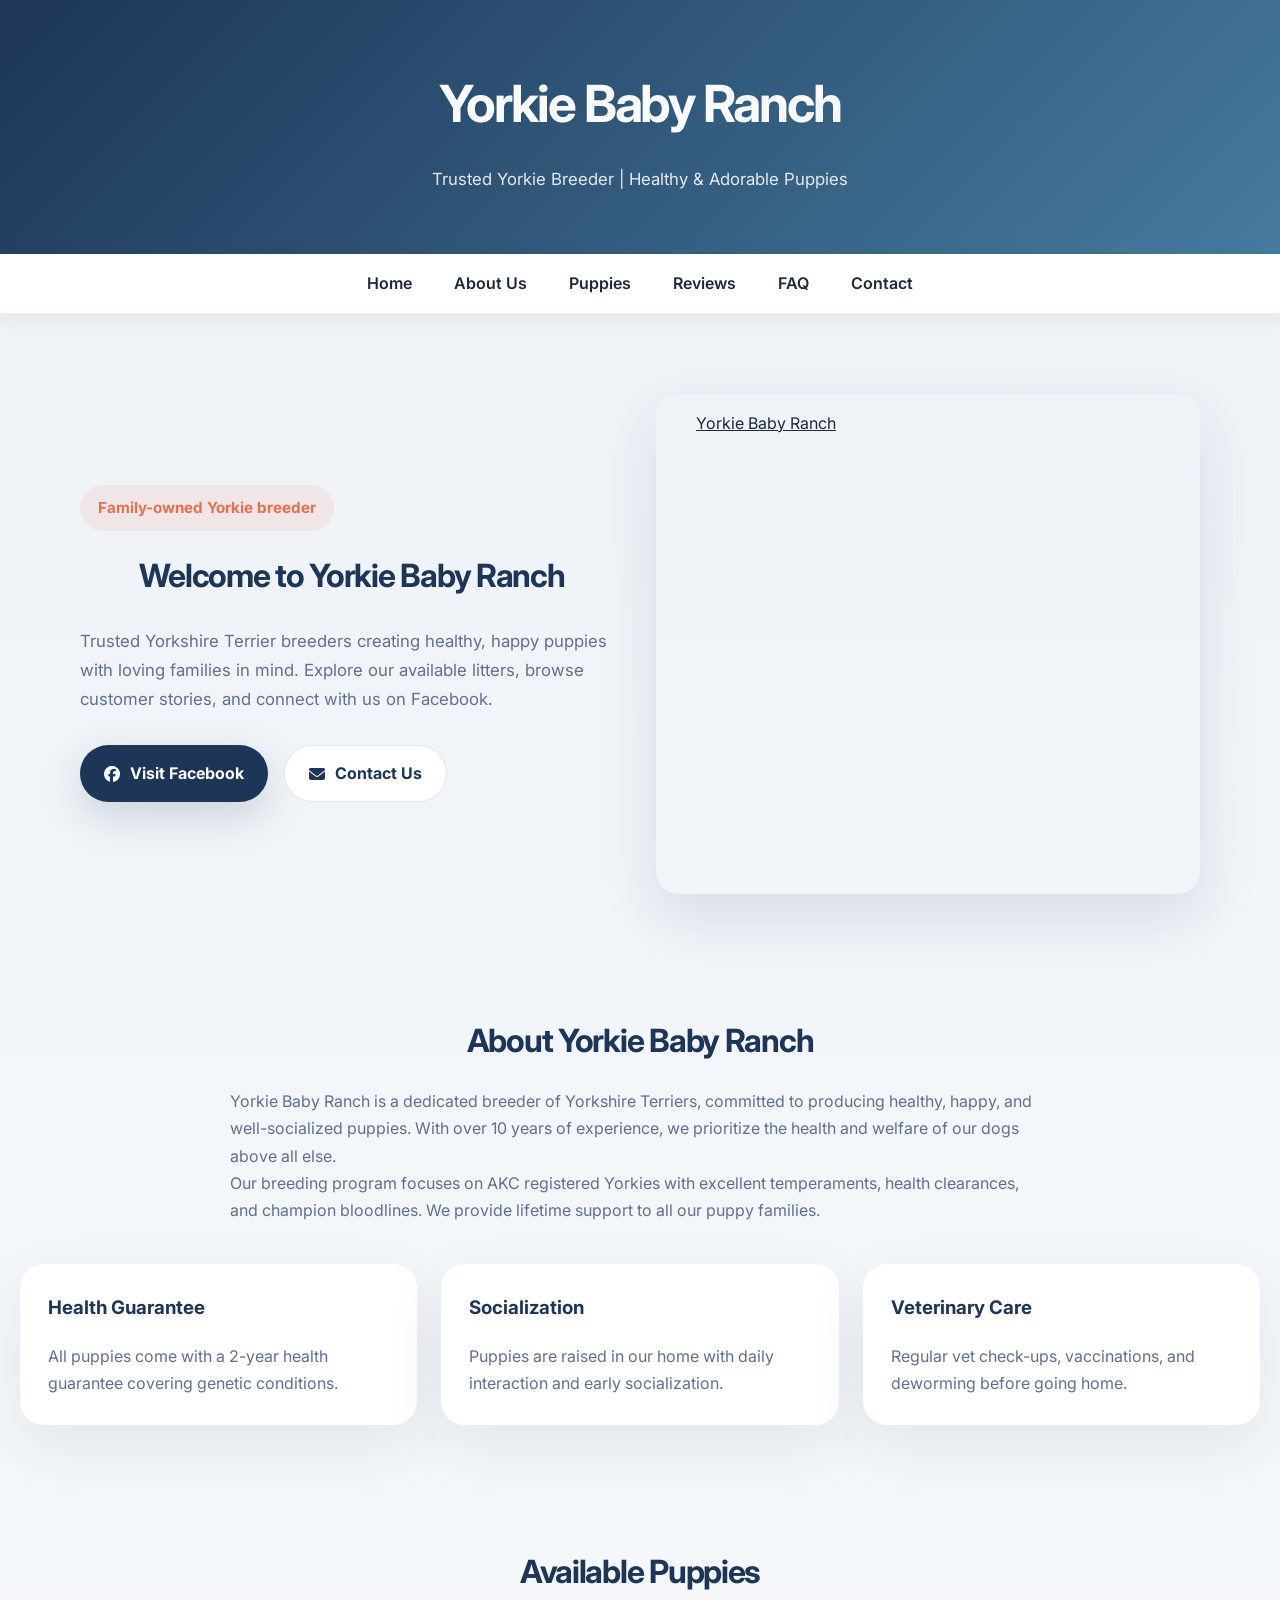
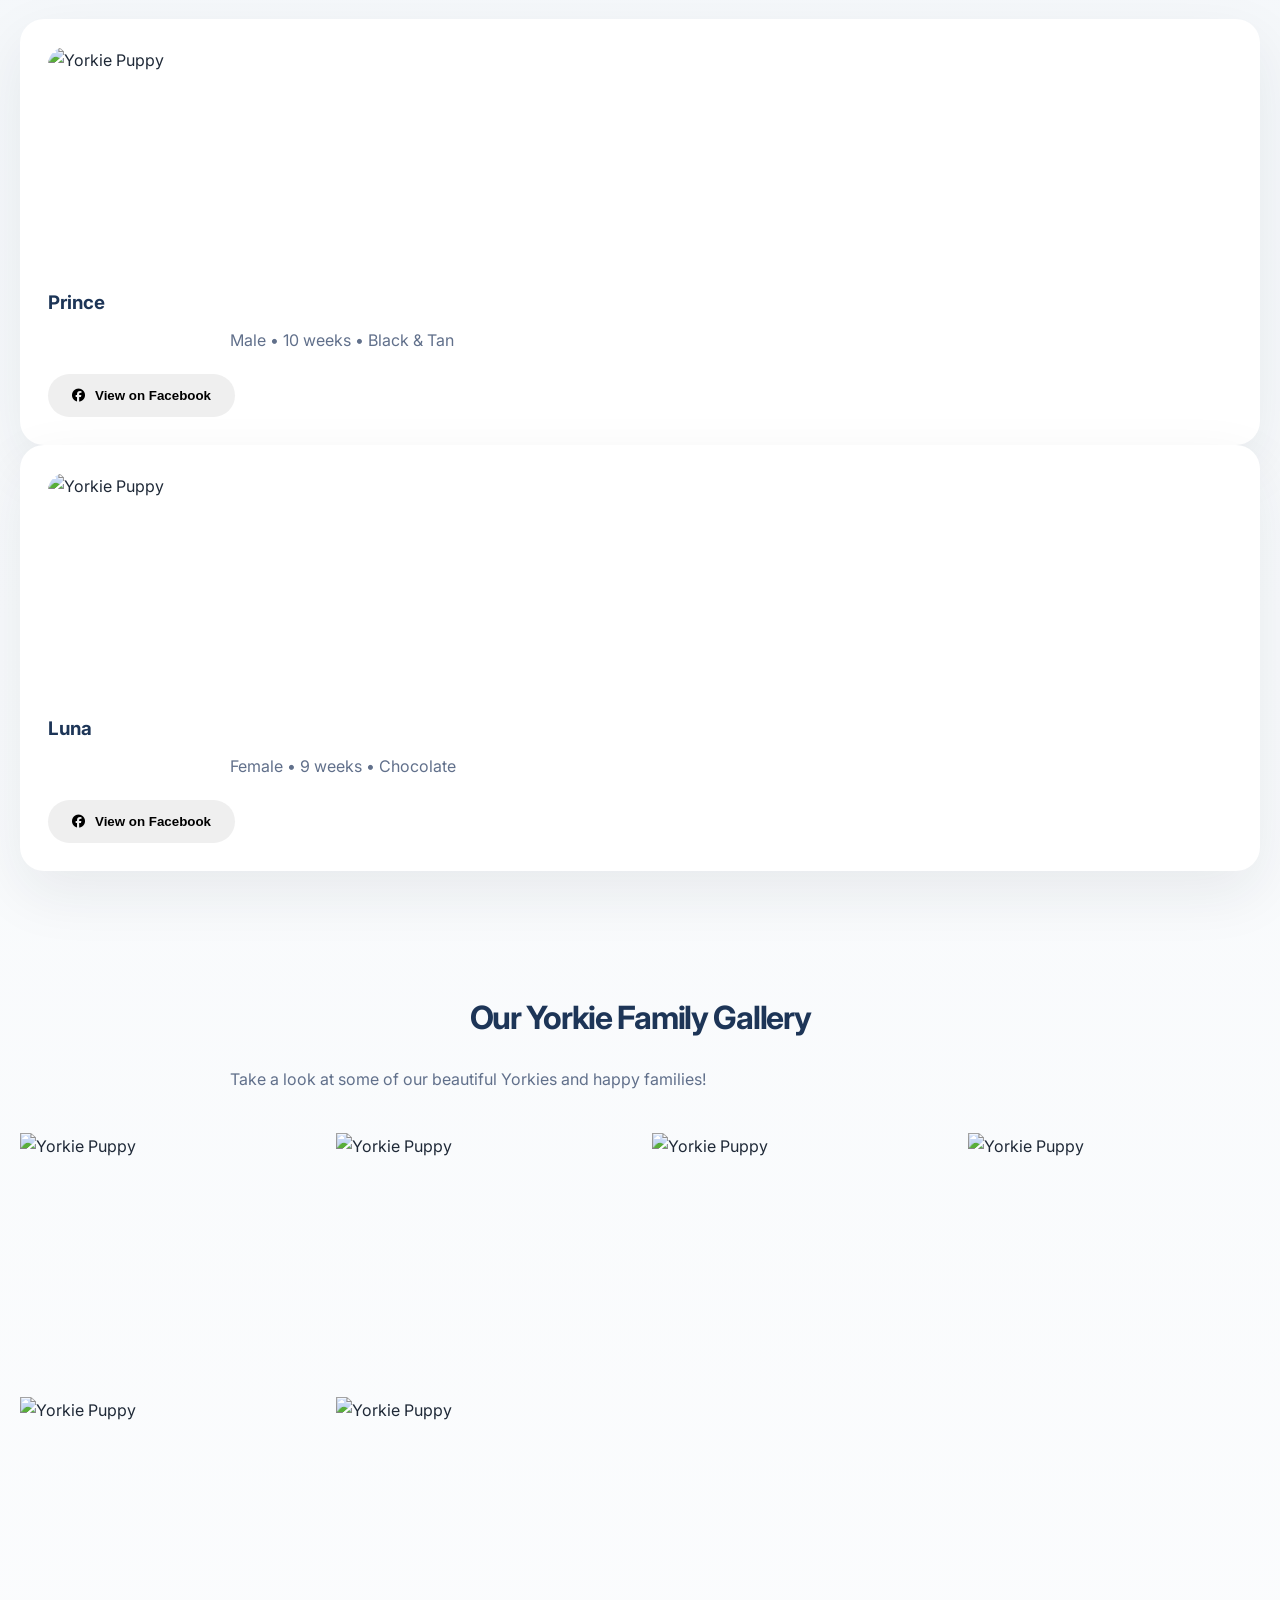
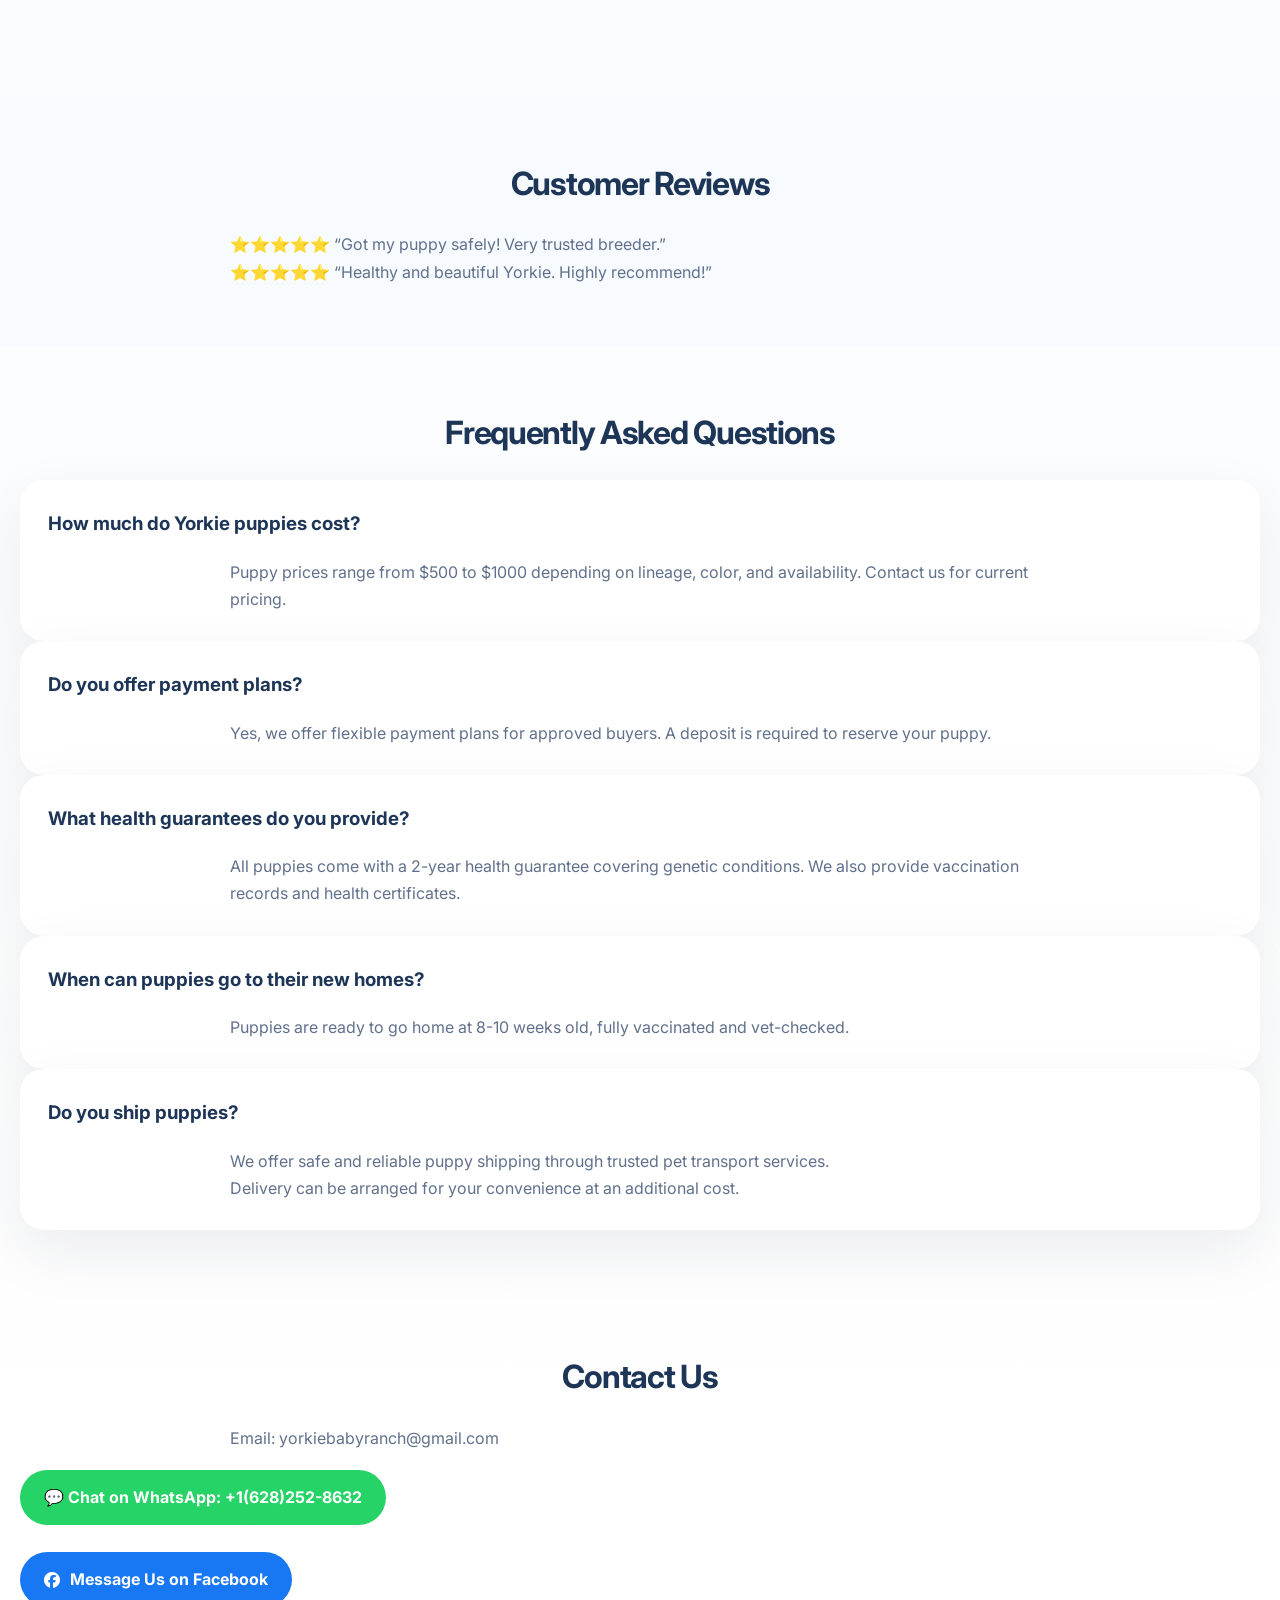
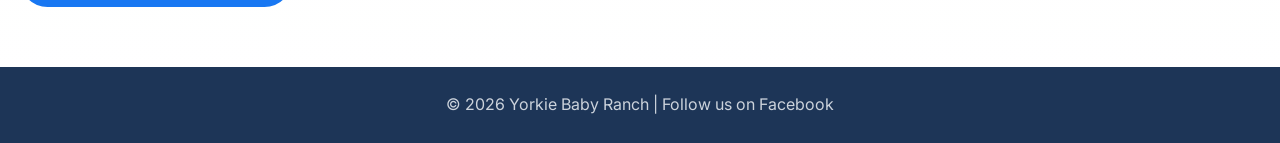
==== commit 2ea23fa1: "Updated puppies page with 50 new profiles, removed gallery.html, and added new images" ====
--- a/index.html
+++ b/index.html
@@ -19,7 +19,6 @@
         <a href="index.html">Home</a>
         <a href="about.html">About Us</a>
         <a href="puppies.html">Puppies</a>
-        <a href="gallery.html">Gallery</a>
         <a href="reviews.html">Reviews</a>
         <a href="faq.html">FAQ</a>
         <a href="contact.html">Contact</a>
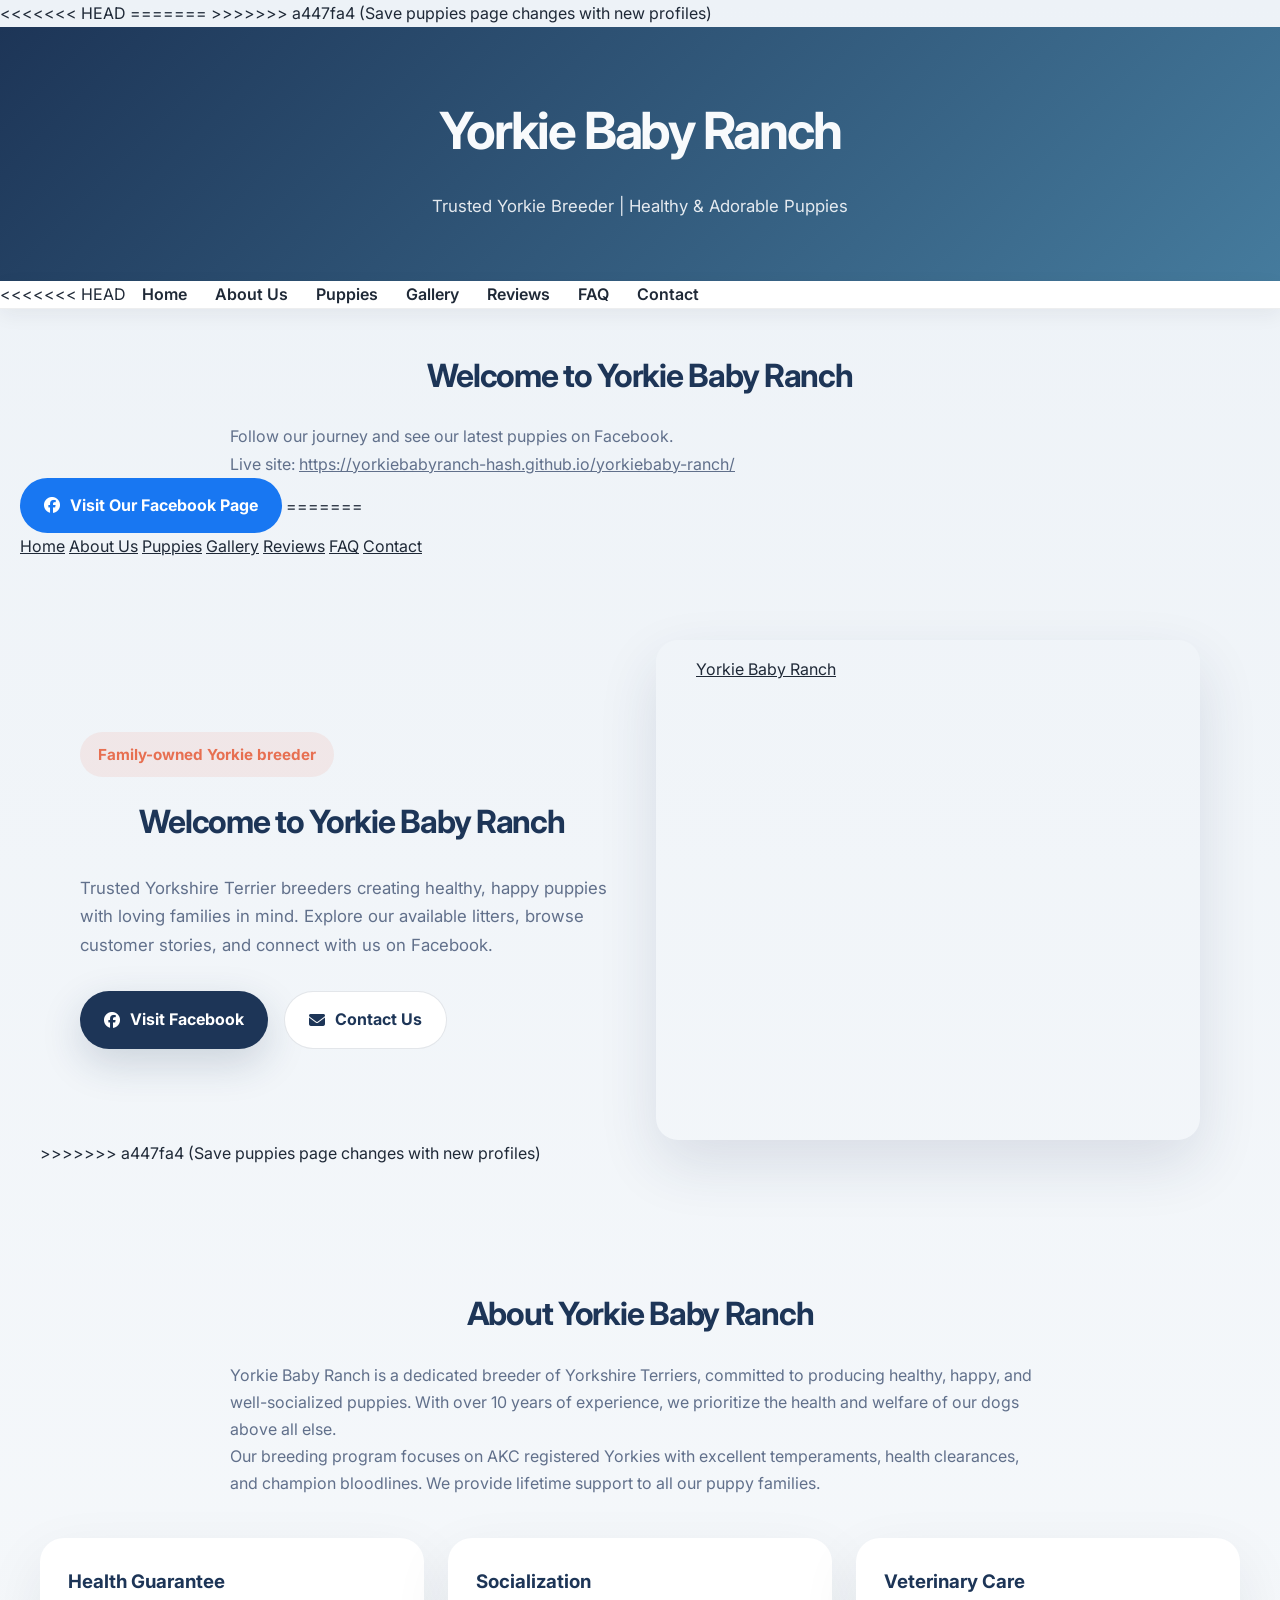
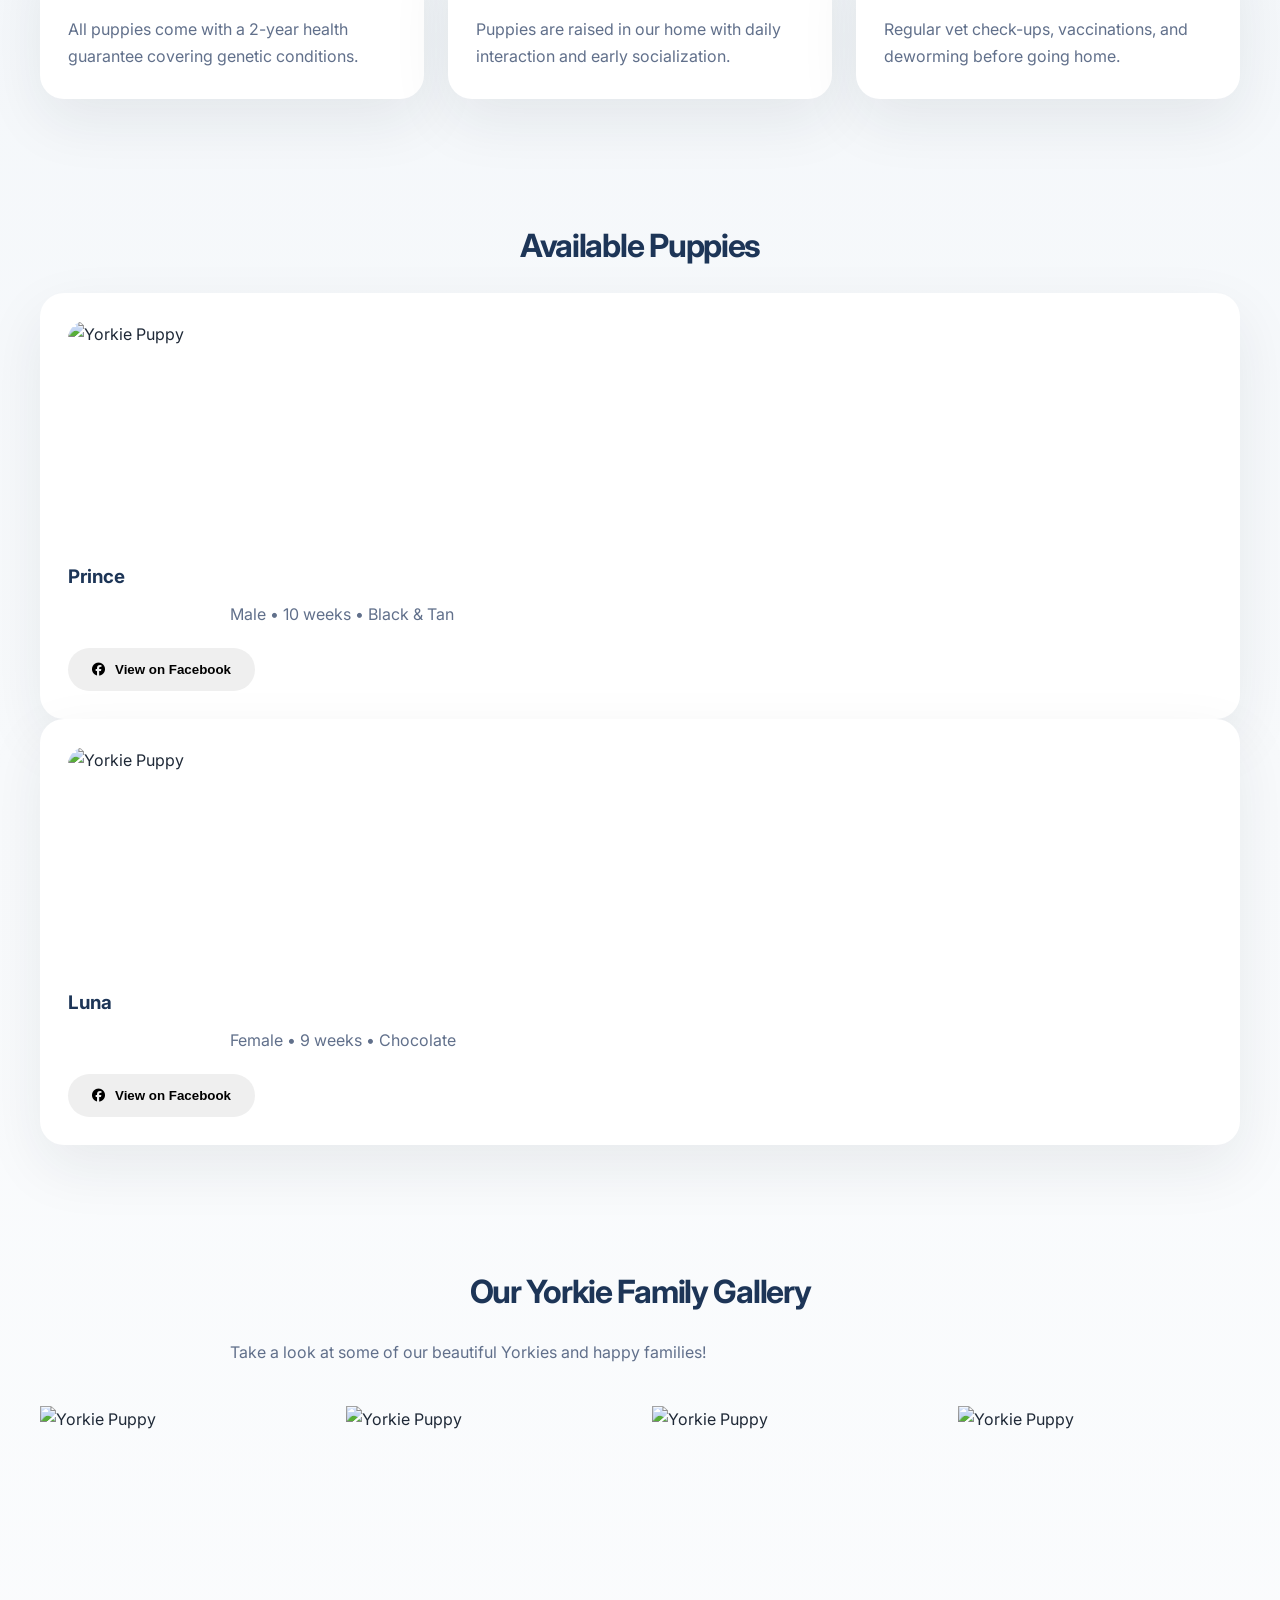
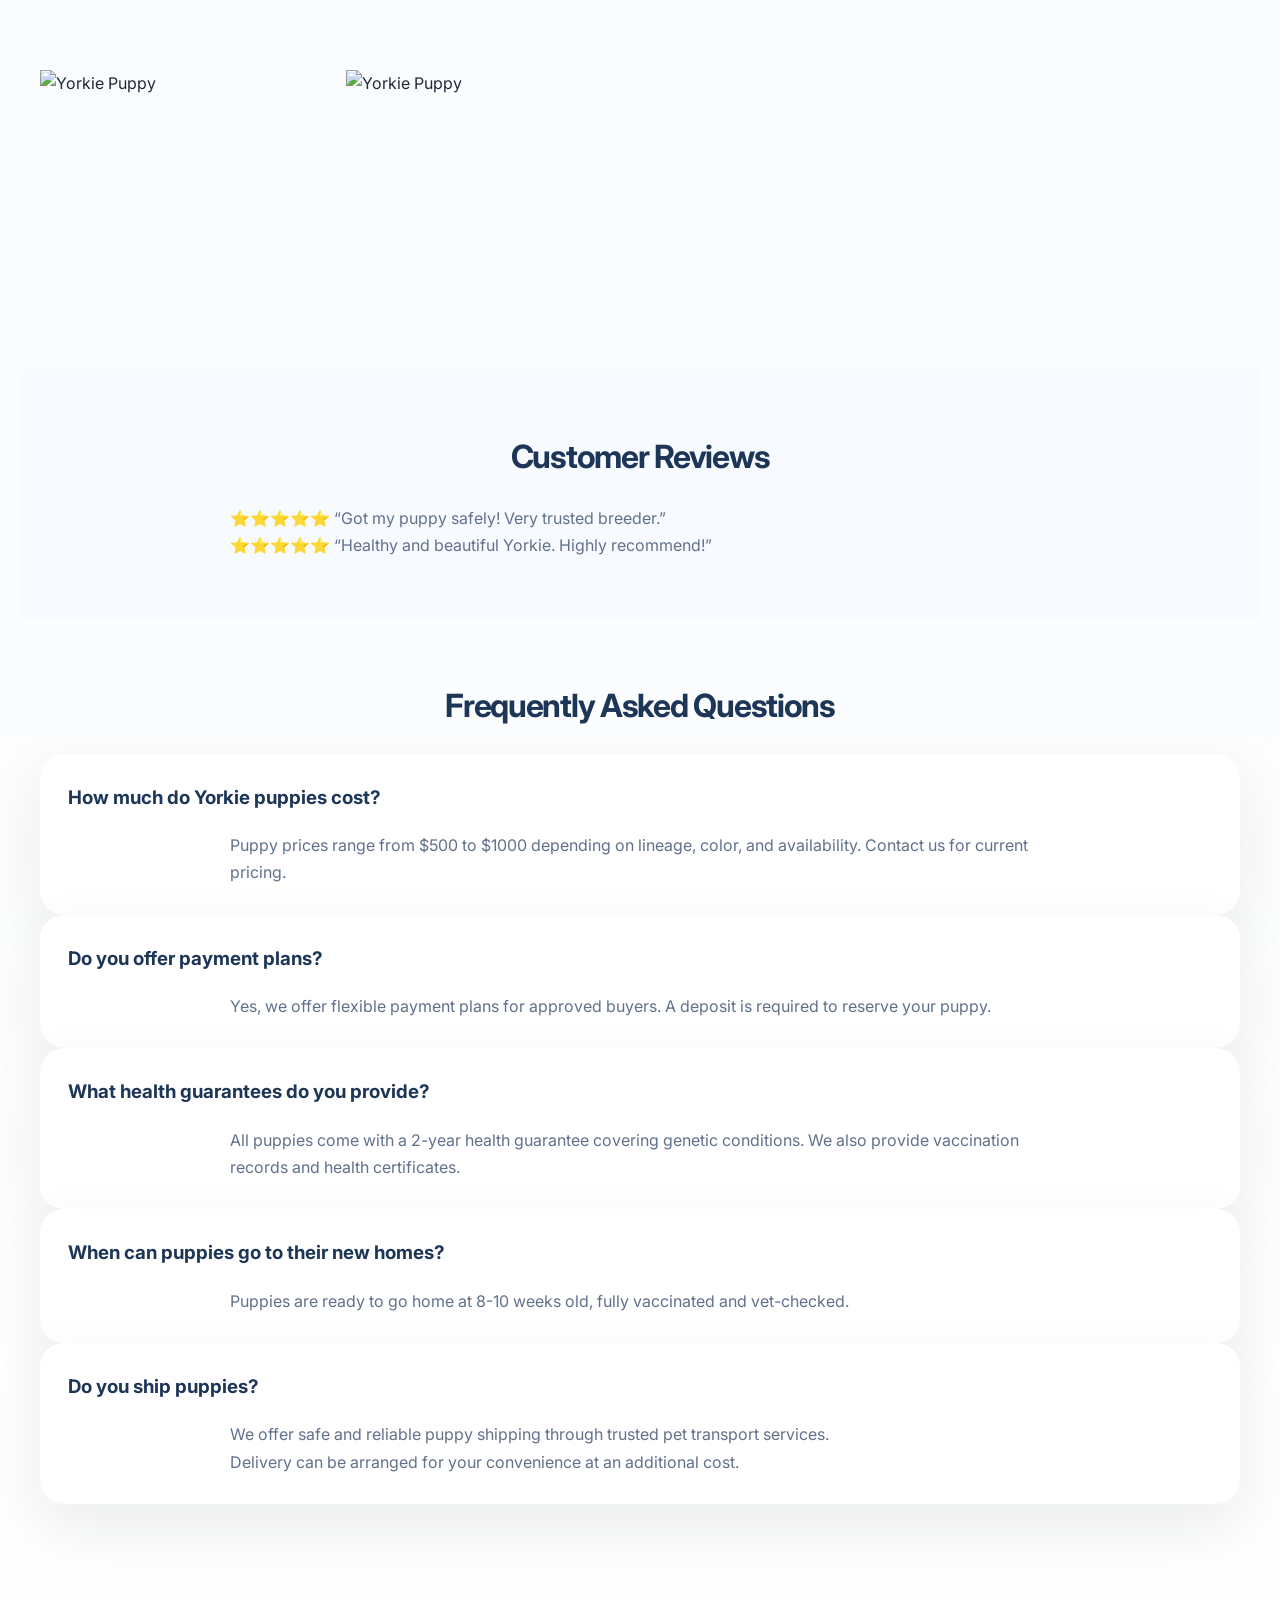
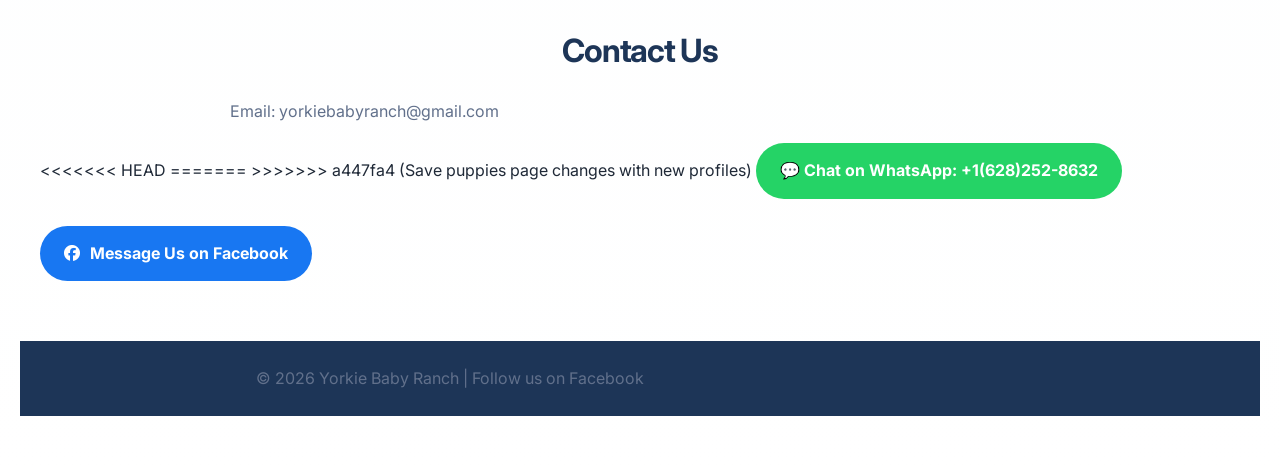
==== commit 18f1ec74: "Update site content for GitHub Pages deployment" ====
--- a/index.html
+++ b/index.html
@@ -6,7 +6,11 @@
     <title>Yorkie Baby Ranch</title>
     <link rel="stylesheet" href="styles.css">
     <link rel="stylesheet" href="https://cdnjs.cloudflare.com/ajax/libs/font-awesome/6.4.0/css/all.min.css">
+<<<<<<< HEAD
+</head>
+=======
     <script async defer crossorigin="anonymous" src="https://connect.facebook.net/en_US/sdk.js#xfbml=1&version=v18.0"></script></head>
+>>>>>>> a447fa4 (Save puppies page changes with new profiles)
 <body>
 
 <header>
@@ -15,10 +19,31 @@
 </header>
 
 <nav>
+<<<<<<< HEAD
+    <a href="index.html">Home</a>
+    <a href="about.html">About Us</a>
+    <a href="puppies.html">Puppies</a>
+    <a href="gallery.html">Gallery</a>
+    <a href="reviews.html">Reviews</a>
+    <a href="faq.html">FAQ</a>
+    <a href="contact.html">Contact</a>
+</nav>
+
+<section id="home">
+    <h2>Welcome to Yorkie Baby Ranch</h2>
+    <p>Follow our journey and see our latest puppies on Facebook.</p>
+    <p>Live site: <a href="https://yorkiebabyranch-hash.github.io/yorkiebaby-ranch/" target="_blank" rel="noopener">https://yorkiebabyranch-hash.github.io/yorkiebaby-ranch/</a></p>
+
+    <!-- Facebook Button -->
+    <a href="https://www.facebook.com/profile.php?id=61583773478694" target="_blank" class="fb-btn">
+          <i class="fab fa-facebook"></i> Visit Our Facebook Page
+    </a>
+=======
     <div class="nav-container">
         <a href="index.html">Home</a>
         <a href="about.html">About Us</a>
         <a href="puppies.html">Puppies</a>
+        <a href="gallery.html">Gallery</a>
         <a href="reviews.html">Reviews</a>
         <a href="faq.html">FAQ</a>
         <a href="contact.html">Contact</a>
@@ -42,6 +67,7 @@
             </div>
         </div>
     </div>
+>>>>>>> a447fa4 (Save puppies page changes with new profiles)
 </section>
 
 <section id="about">
@@ -134,6 +160,10 @@
     <p>Email: yorkiebabyranch@gmail.com</p>
 
     <!-- WhatsApp Button -->
+<<<<<<< HEAD
+
+=======
+>>>>>>> a447fa4 (Save puppies page changes with new profiles)
     <a href="https://wa.me/16282528632" target="_blank" class="whatsapp-btn">
         💬 Chat on WhatsApp: +1(628)252-8632
     </a>
